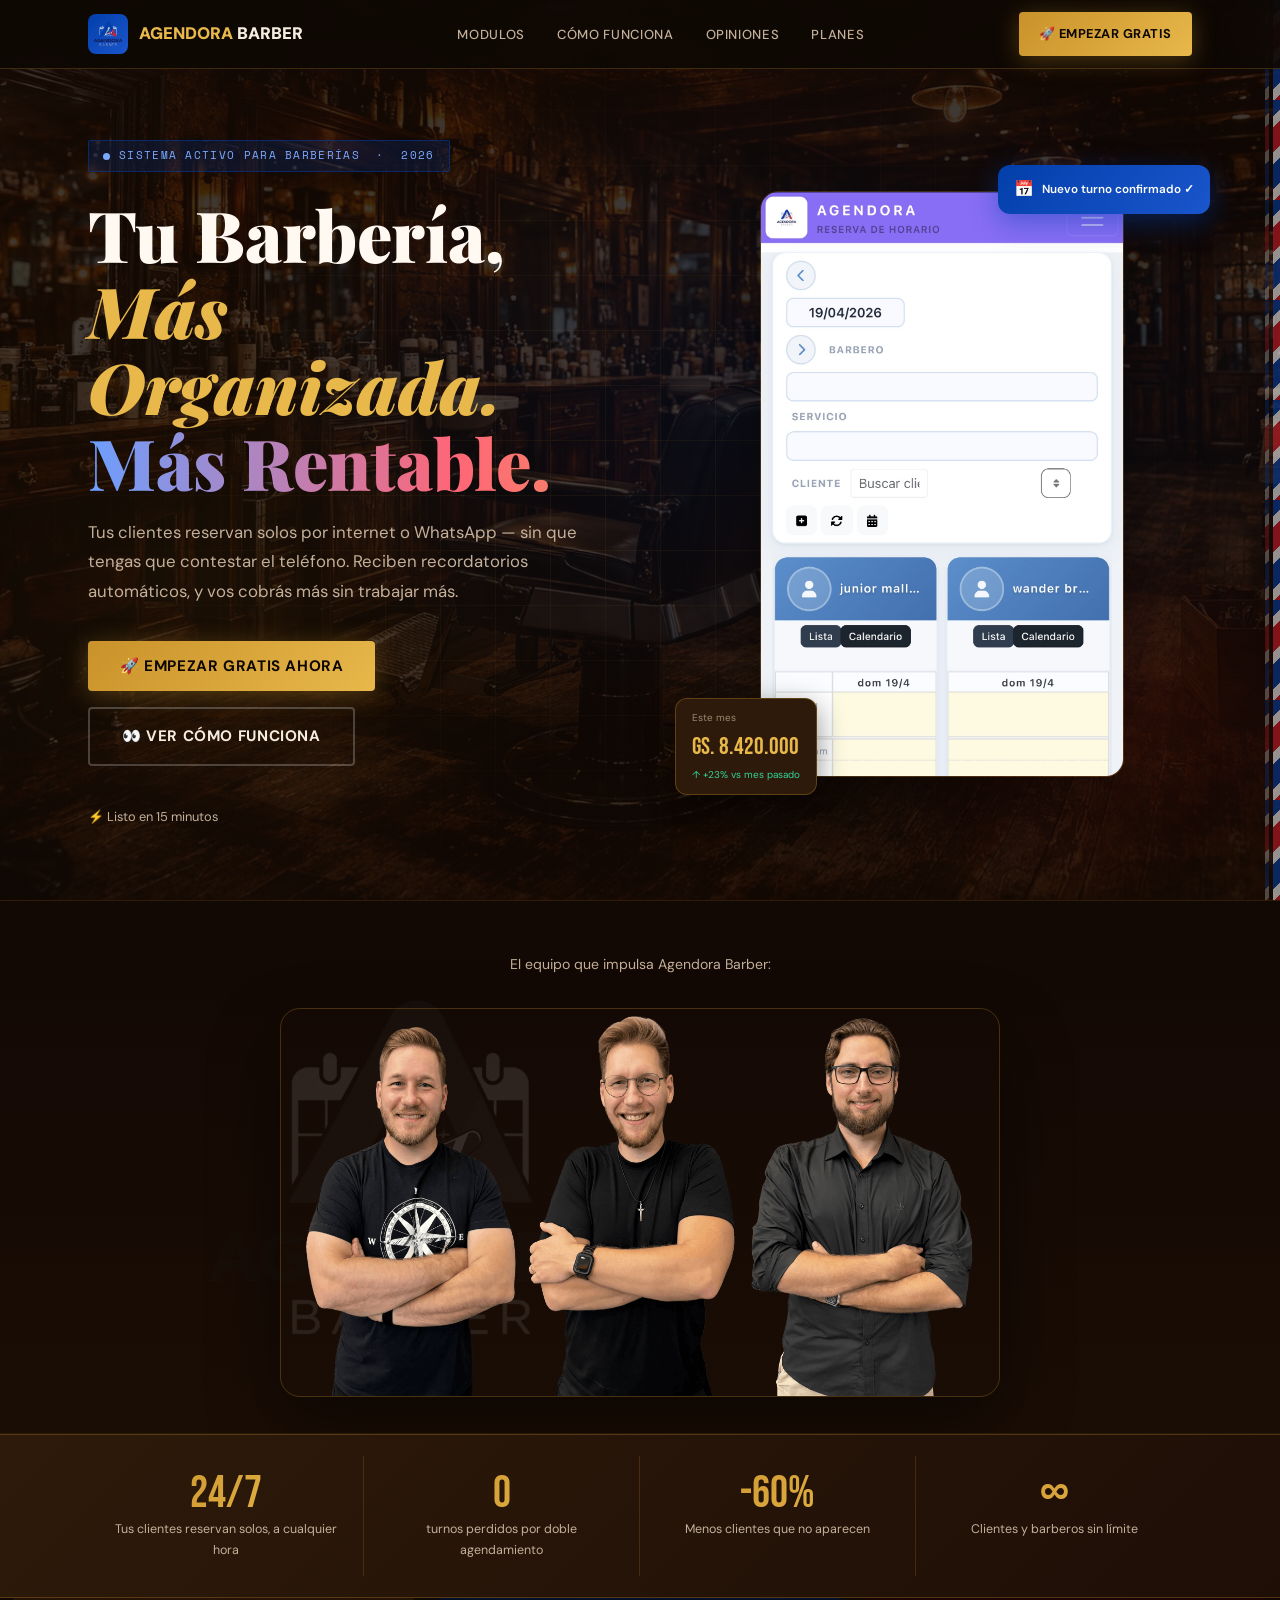
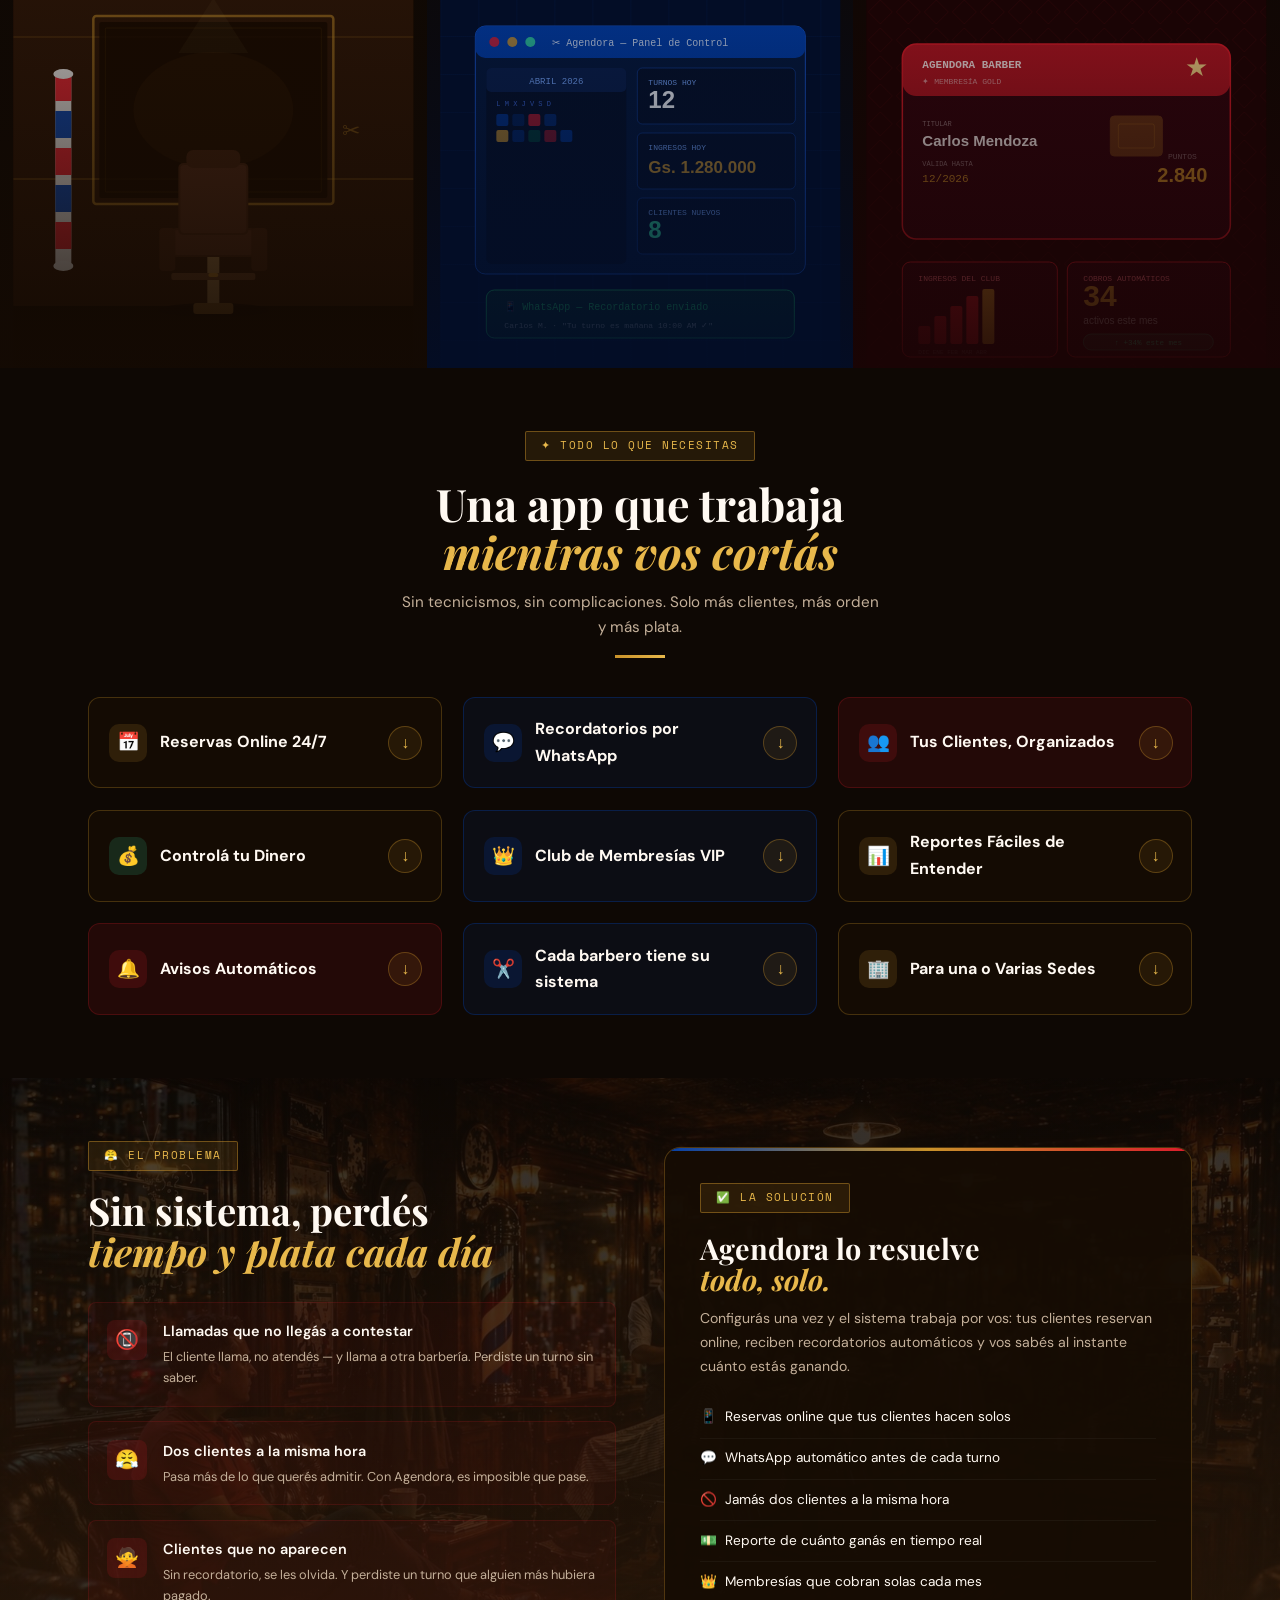
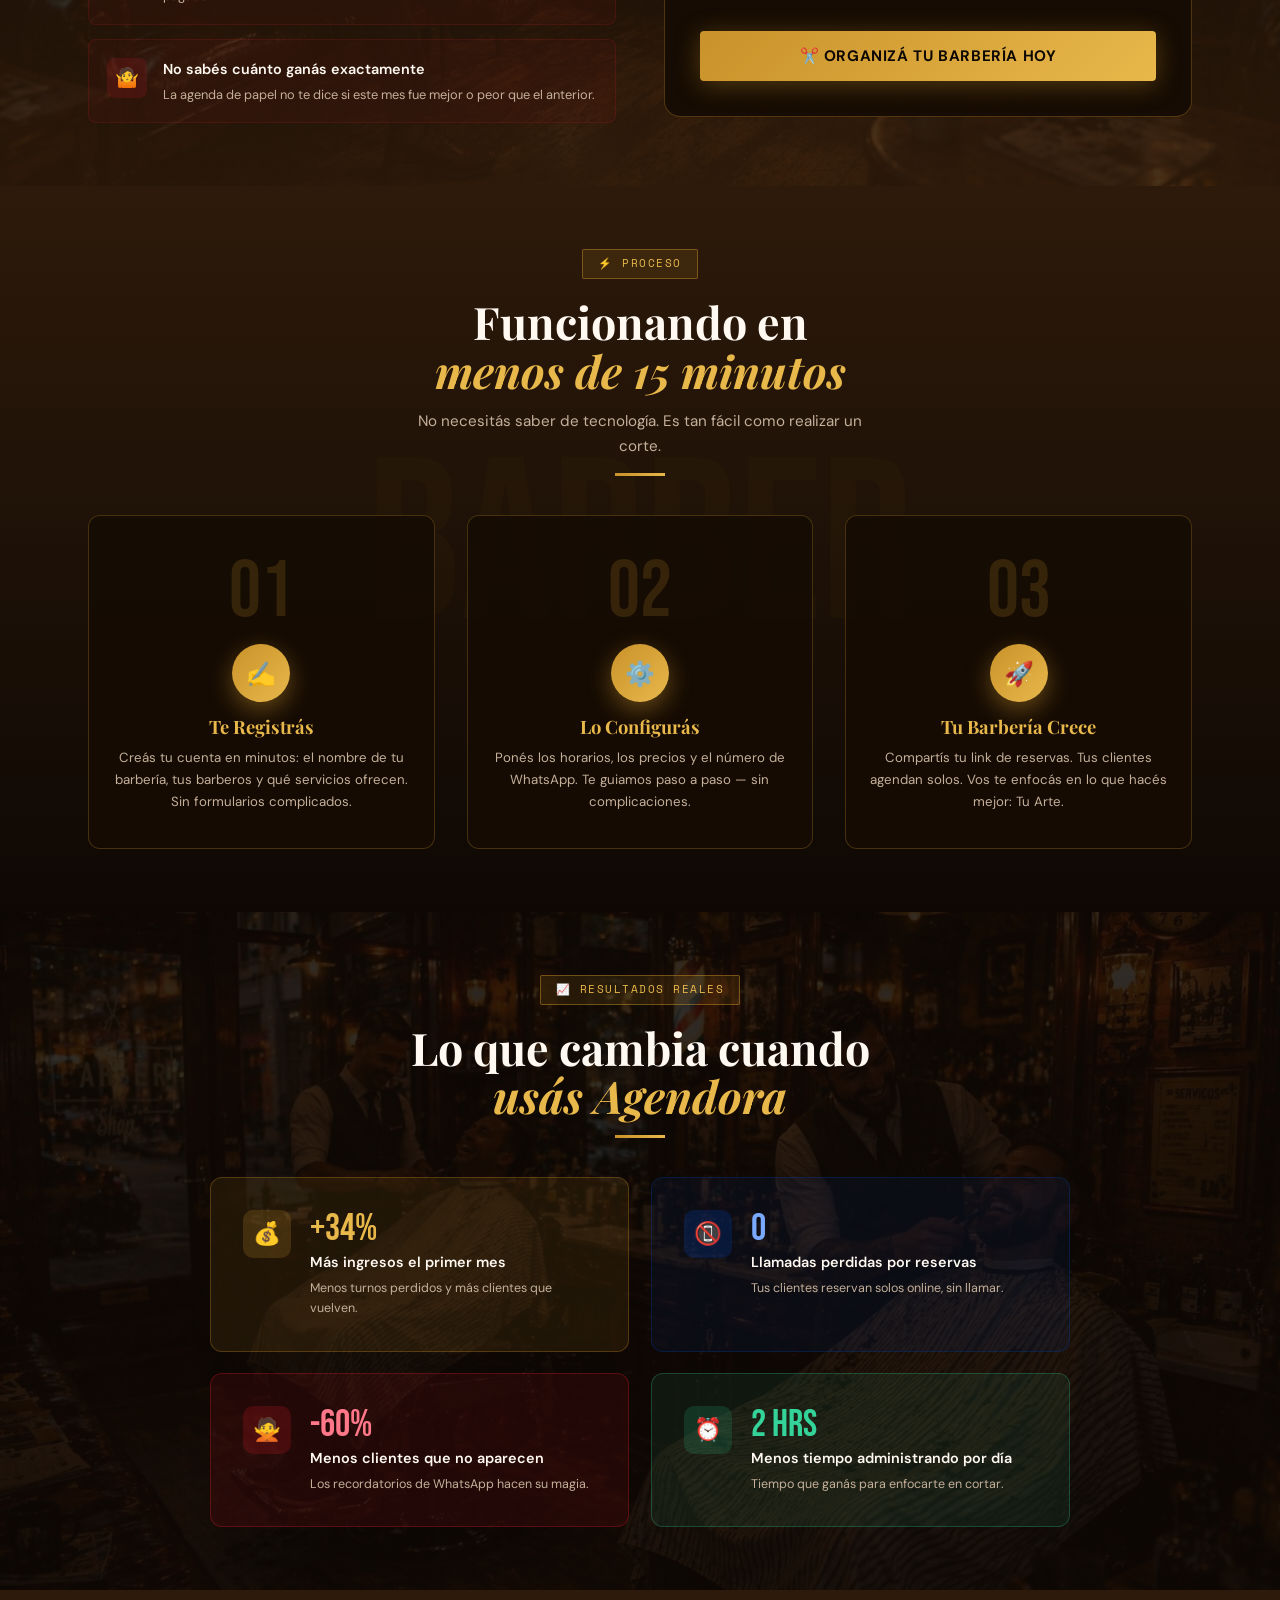
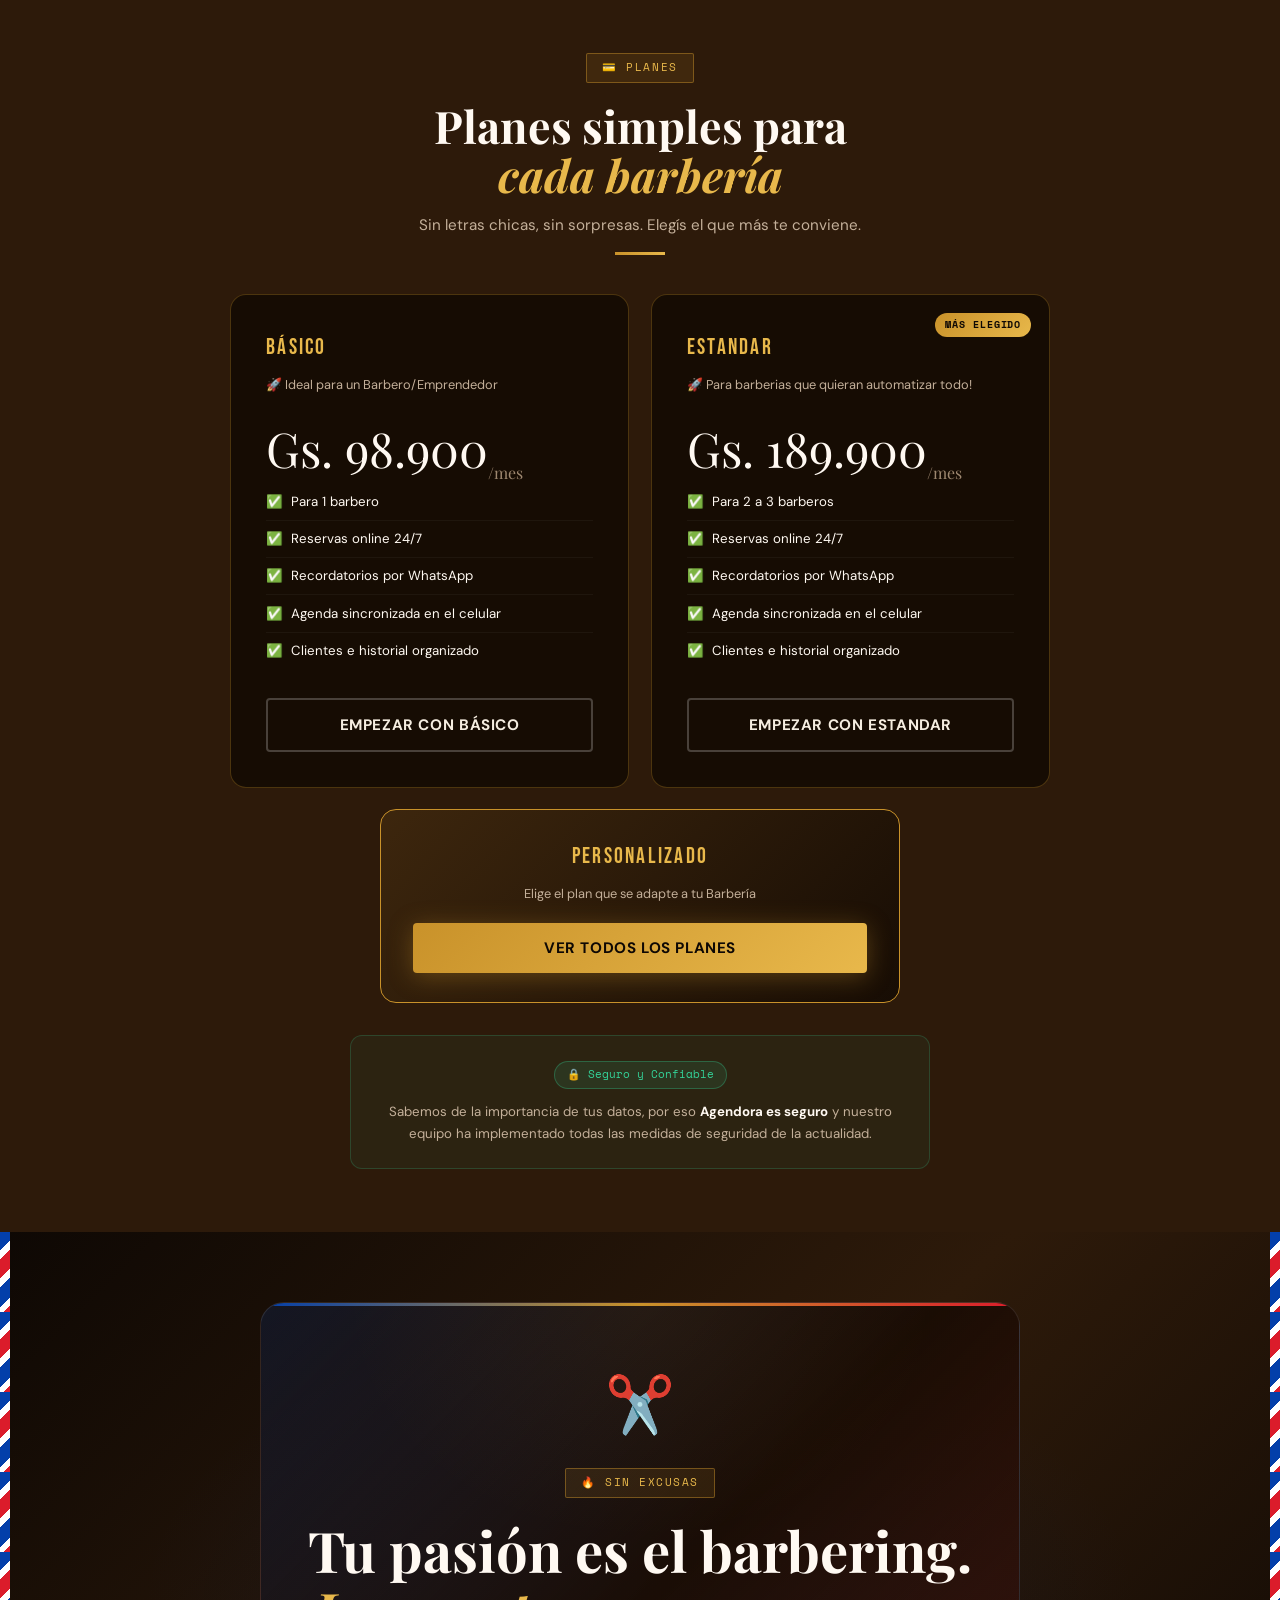
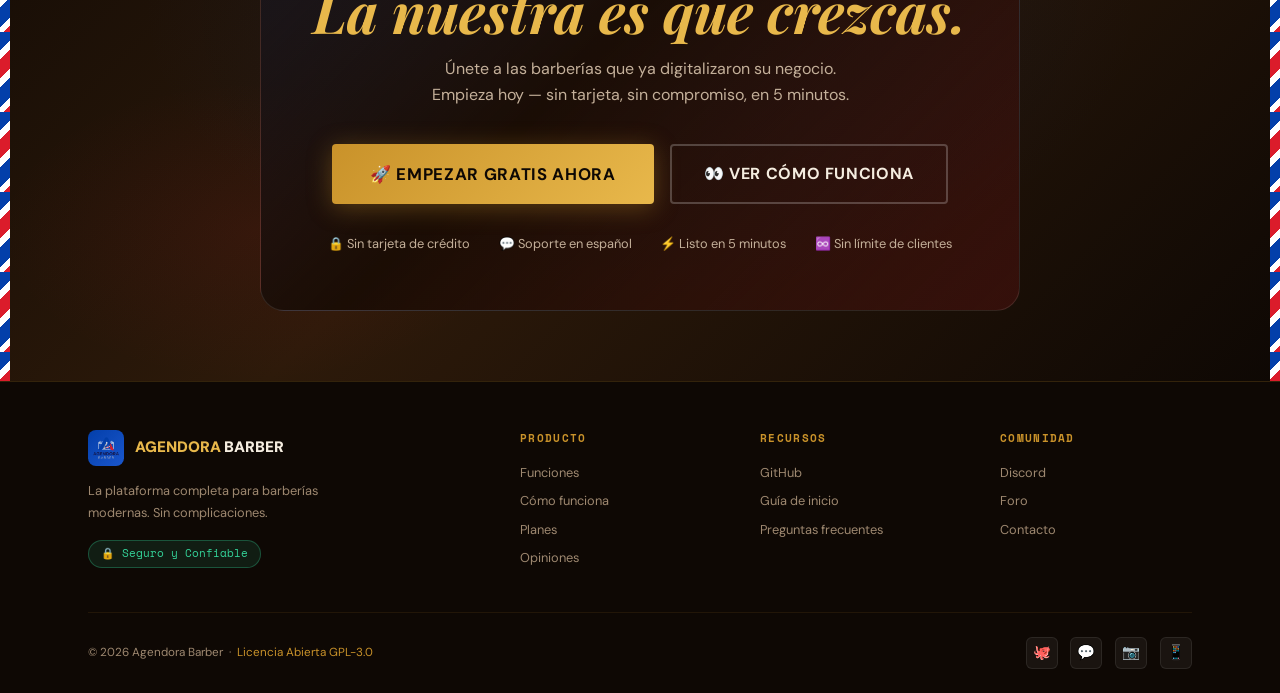
==== agendora/index.html @ 7c5626e4 "Agregada Sub Pagina para /agendora" ====
<!DOCTYPE html>
<html lang="es">
<head>
<meta charset="UTF-8">
<meta name="viewport" content="width=device-width, initial-scale=1.0">
<title>Agendora Barber — Tu Barbería, Más Organizada</title>
<meta name="description" content="El sistema que organiza tu barbería automáticamente. Tus clientes reservan solos, reciben recordatorios y tú cobras más.">
<link rel="preconnect" href="https://fonts.googleapis.com">
<link rel="preconnect" href="https://fonts.gstatic.com" crossorigin>
<link href="https://fonts.googleapis.com/css2?family=Playfair+Display:ital,wght@0,700;0,900;1,700&family=Bebas+Neue&family=DM+Sans:wght@300;400;500;600;700&family=Space+Mono:wght@400;700&display=swap" rel="stylesheet">
<style>
/* ─── RESET & BASE ─── */
*,*::before,*::after{box-sizing:border-box;margin:0;padding:0}
html{scroll-behavior:smooth}
:root{
  --blue:#033faa;--blue-l:#1a56cc;--blue-b:#6b9fff;
  --red:#db1c2b;--red-l:#f02637;--red-b:#ff6677;
  --gold:#c9922a;--gold-l:#e8b84b;--gold-p:#f7df9a;
  --dark:#0e0804;--dark2:#1a0d05;--brown:#2d1a0a;
  --cream:#f5ede0;--cream2:#fff9f2;--muted:#9e8870;--muted-l:#c4b09a;
  --card:rgba(22,12,4,.94);--bg:rgba(201,146,42,.35);--bb:rgba(3,63,170,.35);
}
body{background:var(--dark);color:var(--cream);font-family:'DM Sans',sans-serif;overflow-x:hidden;line-height:1.65}
h1,h2,h3,h4{font-family:'Playfair Display',serif;line-height:1.08}
.bebas{font-family:'Bebas Neue',sans-serif;letter-spacing:.04em}
.mono{font-family:'Space Mono',monospace}
.container{max-width:1160px;margin:0 auto;padding:0 1.75rem}

/* ─── SCROLL FADE ─── */
.fu{opacity:0;transform:translateY(28px);transition:opacity .7s ease,transform .7s ease}
.fu.vis{opacity:1;transform:translateY(0)}
.d1{transition-delay:.1s}.d2{transition-delay:.2s}.d3{transition-delay:.3s}
.d4{transition-delay:.4s}.d5{transition-delay:.5s}

/* ─── TAG ─── */
.tag{display:inline-flex;align-items:center;gap:8px;background:rgba(201,146,42,.12);border:1px solid rgba(201,146,42,.45);color:var(--gold-l);padding:5px 15px;border-radius:2px;font-family:'Space Mono',monospace;font-size:.68rem;letter-spacing:.14em;text-transform:uppercase;margin-bottom:1.2rem}

/* ─── BUTTONS ─── */
.btn{display:inline-flex;align-items:center;gap:9px;padding:15px 32px;border:none;cursor:pointer;font-family:'DM Sans',sans-serif;font-weight:700;font-size:.95rem;letter-spacing:.04em;text-decoration:none;text-transform:uppercase;border-radius:4px;transition:all .28s;position:relative;overflow:hidden}
.btn::after{content:'';position:absolute;top:0;left:-100%;width:60%;height:100%;background:linear-gradient(90deg,transparent,rgba(255,255,255,.18),transparent);transition:left .5s}
.btn:hover::after{left:150%}
.btn-gold{background:linear-gradient(135deg,var(--gold),var(--gold-l));color:var(--dark);box-shadow:0 4px 24px rgba(201,146,42,.35)}
.btn-gold:hover{transform:translateY(-3px);box-shadow:0 10px 36px rgba(201,146,42,.55)}
.btn-outline{background:transparent;border:2px solid rgba(255,255,255,.22);color:var(--cream)}
.btn-outline:hover{border-color:var(--gold-l);color:var(--gold-l);transform:translateY(-2px)}
.btn-glass{background:rgba(255,255,255,.07);border:1px solid rgba(255,255,255,.15);color:#fff;backdrop-filter:blur(8px)}
.btn-glass:hover{background:rgba(255,255,255,.12);transform:translateY(-2px)}

/* ─── KEYFRAMES ─── */
@keyframes float{0%,100%{transform:translateY(0)}50%{transform:translateY(-13px)}}
@keyframes pole{from{background-position:0 0}to{background-position:0 90px}}
@keyframes pulse{0%,100%{opacity:1;transform:scale(1)}50%{opacity:.35;transform:scale(.55)}}
@keyframes shimmer{0%,100%{background-position:0%}50%{background-position:100%}}
@keyframes notifIn{from{opacity:0;transform:translateX(30px)}to{opacity:1;transform:translateX(0)}}
@keyframes gradMove{0%{background-position:0% 50%}50%{background-position:100% 50%}100%{background-position:0% 50%}}
@keyframes modalIn{from{opacity:0;transform:scale(.88) translateY(22px)}to{opacity:1;transform:scale(1) translateY(0)}}
@keyframes shine{0%{left:-100%}100%{left:200%}}

/* ─── NAVBAR ─── */
#nav{position:fixed;top:0;left:0;right:0;z-index:800;background:rgba(14,8,4,.9);backdrop-filter:blur(18px);border-bottom:1px solid rgba(201,146,42,.25);transition:all .3s}
.nav-in{max-width:1160px;margin:0 auto;padding:0 1.75rem;display:flex;align-items:center;justify-content:space-between;height:68px}
.logo{display:flex;align-items:center;gap:11px;text-decoration:none}
.logo-icon{width:40px;height:40px;border-radius:8px;background:linear-gradient(135deg,var(--blue),var(--blue-l));display:flex;align-items:center;justify-content:center;font-size:1.2rem;color:#fff;overflow:hidden;position:relative}
.logo-icon img{width:100%;height:100%;object-fit:cover;display:block;position:relative;z-index:1}
.logo-icon::after{content:'';position:absolute;top:0;left:-100%;width:100%;height:100%;background:linear-gradient(90deg,transparent,rgba(255,255,255,.25),transparent);animation:shine 3s infinite}
.logo-text{font-family:'DM Sans',sans-serif;font-weight:900;font-size:1.05rem;color:var(--cream)}
.logo-text em{color:var(--gold-l);font-style:normal}
.nav-links{display:flex;align-items:center;gap:2rem;list-style:none}
.nav-links a{color:var(--muted-l);text-decoration:none;font-size:.82rem;font-weight:500;letter-spacing:.05em;text-transform:uppercase;transition:color .2s}
.nav-links a:hover{color:var(--gold-l)}
.nav-cta{padding:11px 20px;font-size:.8rem}

/* ─── HERO ─── */
#hero{min-height:100vh;position:relative;display:flex;align-items:center;padding-top:68px;overflow:hidden}
.hero-bg-photo{position:absolute;inset:0;background:url('img/sillas.jpg') center center/cover no-repeat;opacity:.42;transform:scale(1.03)}
.hero-bg{position:absolute;inset:0;background:radial-gradient(ellipse 70% 60% at 65% 45%,rgba(3,63,170,.14) 0%,transparent 65%),radial-gradient(ellipse 55% 70% at 15% 65%,rgba(201,146,42,.07) 0%,transparent 55%),radial-gradient(ellipse 40% 40% at 85% 80%,rgba(219,28,43,.1) 0%,transparent 50%),linear-gradient(170deg,rgba(28,14,5,.62) 0%,rgba(13,6,2,.48) 50%,rgba(22,11,4,.68) 100%)}
.hero-grid{position:absolute;inset:0;background-image:linear-gradient(rgba(201,146,42,.065) 1px,transparent 1px),linear-gradient(90deg,rgba(201,146,42,.065) 1px,transparent 1px);background-size:55px 55px;mask-image:radial-gradient(ellipse at center,black 20%,transparent 75%)}
.pole{position:absolute;top:0;bottom:0;width:7px;background:repeating-linear-gradient(-45deg,var(--red) 0px,var(--red) 18px,#fff 18px,#fff 26px,var(--blue) 26px,var(--blue) 44px,#fff 44px,#fff 52px);background-size:100px 100px;animation:pole 3.5s linear infinite;opacity:.55}
.pole-r{right:0}.pole-r2{right:11px;opacity:.25;width:4px}
.hero-in{position:relative;z-index:2;max-width:1160px;margin:0 auto;padding:0 1.75rem;display:grid;grid-template-columns:1.1fr 1fr;gap:3.5rem;align-items:center;min-height:calc(100vh - 68px)}
.hero-copy{position:relative;z-index:2}
.live-badge{display:inline-flex;align-items:center;gap:9px;background:rgba(3,63,170,.2);border:1px solid rgba(3,63,170,.5);color:#7aaaff;padding:6px 14px;border-radius:2px;font-size:.68rem;font-family:'Space Mono',monospace;letter-spacing:.12em;text-transform:uppercase;margin-bottom:1.5rem}
.live-dot{width:7px;height:7px;border-radius:50%;background:#7aaaff;animation:pulse 1.5s ease-in-out infinite}
.hero-title{font-size:clamp(2.6rem,5.5vw,4.6rem);font-weight:900;margin-bottom:1.1rem}
.ht1{color:var(--cream2);display:block}
.ht2{color:var(--gold-l);display:block;font-style:italic}
.ht3{display:block;background:linear-gradient(90deg,var(--blue-b),var(--red-b),var(--gold-l),var(--blue-b));background-size:200%;-webkit-background-clip:text;-webkit-text-fill-color:transparent;animation:gradMove 4s ease infinite}
.hero-sub{font-size:1.05rem;color:var(--muted-l);max-width:500px;line-height:1.75;margin-bottom:2.2rem}
.hero-actions{display:flex;gap:1rem;flex-wrap:wrap;margin-bottom:2.5rem}
.hero-trust{display:flex;gap:1.8rem;flex-wrap:wrap}
.trust-i{display:flex;align-items:center;gap:7px;font-size:.8rem;color:var(--muted-l)}

/* ─── DASHBOARD CARD ─── */
.hero-visual{position:relative}
.hero-visual .dash-card{display:none}
.dash-card{background:rgba(18,9,3,.97);border:1px solid rgba(201,146,42,.32);border-radius:16px;padding:1.4rem;box-shadow:0 40px 80px rgba(0,0,0,.7),inset 0 1px 0 rgba(201,146,42,.08);animation:float 6s ease-in-out infinite;position:relative;z-index:1}
.app-shot{display:block;width:100%;max-width:364px;margin:0 auto;border-radius:18px;border:1px solid rgba(201,146,42,.24);box-shadow:0 40px 80px rgba(0,0,0,.55);position:relative;z-index:1}
.dash-head{display:flex;align-items:center;justify-content:space-between;margin-bottom:1.1rem;padding-bottom:.9rem;border-bottom:1px solid rgba(201,146,42,.2)}
.dash-title{font-family:'Playfair Display',serif;font-size:.95rem;color:var(--cream)}
.dash-date{font-size:.68rem;color:var(--muted);font-family:'Space Mono',monospace}
.dash-stats{display:grid;grid-template-columns:repeat(3,1fr);gap:.65rem;margin-bottom:1.1rem}
.sbox{background:rgba(201,146,42,.08);border:1px solid rgba(201,146,42,.2);border-radius:8px;padding:.65rem;text-align:center}
.sbox.b{background:rgba(3,63,170,.15);border-color:rgba(3,63,170,.3)}
.sbox.r{background:rgba(219,28,43,.12);border-color:rgba(219,28,43,.3)}
.snum{font-family:'Bebas Neue',sans-serif;font-size:1.75rem;line-height:1;color:var(--gold-l)}
.sbox.b .snum{color:#7aaaff}.sbox.r .snum{color:#ff7788}
.slabel{font-size:.62rem;color:var(--muted);text-transform:uppercase;letter-spacing:.1em;margin-top:2px}
.appt-hdr{font-size:.68rem;color:var(--muted);text-transform:uppercase;letter-spacing:.1em;margin-bottom:.55rem;font-family:'Space Mono',monospace}
.appt{display:flex;align-items:center;gap:.7rem;padding:.55rem;border-radius:6px;margin-bottom:.35rem;background:rgba(255,255,255,.025);transition:background .2s}
.appt:hover{background:rgba(201,146,42,.07)}
.appt-t{font-size:.68rem;color:var(--gold);font-family:'Space Mono',monospace;width:44px}
.appt-av{width:26px;height:26px;border-radius:50%;display:flex;align-items:center;justify-content:center;font-size:.62rem;font-weight:700;color:#fff;flex-shrink:0}
.appt-n{font-size:.78rem;color:var(--cream);font-weight:500}
.appt-s{font-size:.62rem;color:var(--muted)}
.badge-ok{font-size:.6rem;padding:2px 8px;border-radius:20px;background:rgba(52,211,153,.15);color:#34d399;border:1px solid rgba(52,211,153,.3);white-space:nowrap}
.badge-pend{font-size:.6rem;padding:2px 8px;border-radius:20px;background:rgba(201,146,42,.15);color:var(--gold-l);border:1px solid rgba(201,146,42,.3);white-space:nowrap}
.float-notif{position:absolute;top:-26px;right:-18px;background:linear-gradient(135deg,var(--blue),var(--blue-l));border-radius:12px;padding:.7rem 1rem;display:flex;align-items:center;gap:8px;box-shadow:0 8px 28px rgba(3,63,170,.45);animation:notifIn .6s ease, float 6s 1s ease-in-out infinite;z-index:3}
.float-notif span{font-size:.73rem;font-weight:600;color:#fff;white-space:nowrap}
.float-rev{position:absolute;bottom:-18px;left:-18px;background:var(--brown);border:1px solid rgba(201,146,42,.32);border-radius:12px;padding:.7rem 1rem;box-shadow:0 8px 28px rgba(0,0,0,.45);animation:float 6s 3s ease-in-out infinite;z-index:2}
.rev-l{font-size:.62rem;color:var(--muted);margin-bottom:1px}
.rev-v{font-family:'Bebas Neue',sans-serif;font-size:1.5rem;color:var(--gold-l)}
.rev-c{font-size:.62rem;color:#34d399}

/* ─── STATS BAND ─── */
.stats-band{background:linear-gradient(135deg,var(--brown),#1e0e06);border-top:1px solid rgba(201,146,42,.28);border-bottom:1px solid rgba(201,146,42,.28);padding:1.26rem 0}
.stats-in{max-width:1160px;margin:0 auto;padding:0 1.75rem;display:grid;grid-template-columns:repeat(4,1fr)}
.stat-i{text-align:center;padding:1rem 1.5rem;border-right:1px solid rgba(201,146,42,.2)}
.stat-i:last-child{border-right:none}
.stat-big{font-family:'Bebas Neue',sans-serif;font-size:2.8rem;line-height:1;background:linear-gradient(135deg,var(--gold),var(--gold-l));-webkit-background-clip:text;-webkit-text-fill-color:transparent}
.stat-desc{font-size:.78rem;color:var(--muted-l);margin-top:3px}

/* ─── TEAM ─── */
#leadership{padding:36px 0;background:linear-gradient(180deg,#120804 0%,#1a0d05 100%);border-top:1px solid rgba(201,146,42,.12);border-bottom:1px solid rgba(201,146,42,.12);position:relative;overflow:hidden}
#leadership::before{content:'';position:absolute;inset:0;background:url('img/agendora-oficial-min.png') left 18% center/560px 560px no-repeat;opacity:.13;filter:grayscale(1) brightness(1.08);mask-image:radial-gradient(circle at 32% 50%,black 0%,black 34%,transparent 72%);-webkit-mask-image:radial-gradient(circle at 32% 50%,black 0%,black 34%,transparent 72%);pointer-events:none}
.leadership-wrap{max-width:980px;margin:0 auto;padding:0 1.75rem;text-align:center}
.leadership-photo{max-width:720px;margin:0 auto;border-radius:20px;overflow:hidden;border:1px solid rgba(201,146,42,.28);box-shadow:0 30px 70px rgba(0,0,0,.45);position:relative;z-index:1}
.leadership-photo img{width:100%;height:auto;display:block}
.leadership-note{margin-top:1rem;font-size:.88rem;color:var(--muted-l);position:relative;z-index:1}

/* ─── SEC HEADER ─── */
.sec-hdr{text-align:center;margin-bottom:2.45rem}
.sec-title{font-size:clamp(1.8rem,3.5vw,2.8rem);color:var(--cream2);margin-bottom:.85rem}
.sec-title em{color:var(--gold-l);font-style:italic}
.sec-sub{font-size:.95rem;color:var(--muted-l);max-width:480px;margin:0 auto}
.gold-bar{width:50px;height:3px;background:linear-gradient(90deg,var(--gold),var(--gold-l),var(--gold));background-size:200%;animation:shimmer 2.5s infinite;margin:.9rem auto 0}

/* ─── AMBIANCE ─── */
#ambiance{overflow:hidden}
.amb-strip{display:flex;height:370px}
.amb-panel{flex:1;position:relative;overflow:hidden;cursor:pointer;transition:flex .5s ease}
.amb-panel:hover{flex:1.9}
.amb-scene{width:100%;height:100%}
.amb-ov{position:absolute;inset:0;transition:opacity .4s}
.amb-content{position:absolute;bottom:1.8rem;left:1.5rem;right:1.5rem;opacity:0;transform:translateY(10px);transition:all .4s}
.amb-panel:hover .amb-content{opacity:1;transform:translateY(0)}
.amb-panel:hover .amb-ov{opacity:.35}
.amb-lbl{font-family:'Bebas Neue',sans-serif;font-size:1.5rem;color:#fff;letter-spacing:.05em}
.amb-sub{font-size:.75rem;color:rgba(255,255,255,.7)}

/* ─── FEATURES ─── */
#features{padding:63px 0;background:var(--dark)}
.feat-grid{display:grid;grid-template-columns:repeat(3,1fr);gap:1.35rem}
.feat-card{background:var(--card);border:1px solid rgba(201,146,42,.28);border-radius:12px;padding:1.15rem 3.7rem 1.15rem 1.25rem;position:relative;overflow:hidden;transition:all .32s;cursor:default;display:flex;align-items:center;gap:.8rem;flex-wrap:wrap}
.feat-card::before{content:'';position:absolute;inset:0;background:radial-gradient(ellipse at 0% 0%,rgba(201,146,42,.07),transparent 60%);opacity:0;transition:opacity .3s}
.feat-card:hover{transform:translateY(-5px);border-color:rgba(201,146,42,.55);box-shadow:0 20px 50px rgba(0,0,0,.45)}
.feat-card:hover::before{opacity:1}
.feat-card.bc{border-color:rgba(3,63,170,.35)}.feat-card.bc:hover{border-color:rgba(3,63,170,.65)}
.feat-card.bc::before{background:radial-gradient(ellipse at 0% 0%,rgba(3,63,170,.1),transparent 60%)}
.feat-card.rc{border-color:rgba(219,28,43,.22)}.feat-card.rc:hover{border-color:rgba(219,28,43,.55)}
.feat-card.rc::before{background:radial-gradient(ellipse at 0% 0%,rgba(219,28,43,.08),transparent 60%)}
.feat-ico{width:38px;height:38px;border-radius:10px;display:flex;align-items:center;justify-content:center;font-size:1.15rem;margin-bottom:0;position:relative;z-index:1;flex-shrink:0}
.ig{background:rgba(201,146,42,.15)}.ib{background:rgba(3,63,170,.2)}.ir{background:rgba(219,28,43,.15)}.igr{background:rgba(52,211,153,.15)}
.feat-title{font-size:1rem;color:var(--cream2);font-family:'DM Sans',sans-serif;font-weight:700;margin-bottom:0;position:relative;z-index:1;flex:1;min-width:0}
.feat-toggle{position:absolute;top:50%;right:1.15rem;transform:translateY(-50%);width:34px;height:34px;border-radius:50%;border:1px solid rgba(201,146,42,.34);background:rgba(201,146,42,.1);color:var(--gold-l);cursor:pointer;font-size:1rem;line-height:1;display:flex;align-items:center;justify-content:center;transition:all .25s;z-index:2}
.feat-toggle:hover{background:rgba(201,146,42,.18);border-color:rgba(201,146,42,.6);transform:translateY(-50%) scale(1.06)}
.feat-card.open{padding-bottom:1.35rem}
.feat-card.open .feat-toggle{top:1rem;transform:none;background:rgba(201,146,42,.18)}
.feat-card.open .feat-toggle:hover{transform:scale(1.06)}
.feat-desc{display:none;font-size:.83rem;color:var(--muted-l);line-height:1.65;position:relative;z-index:1;margin-top:.8rem;flex-basis:100%}
.feat-list{display:none;list-style:none;margin-top:.9rem;position:relative;z-index:1;flex-basis:100%}
.feat-card.open .feat-desc,.feat-card.open .feat-list{display:block}
.feat-list li{font-size:.78rem;color:var(--muted-l);padding:3px 0;display:flex;align-items:center;gap:8px}
.feat-list li::before{content:'';width:5px;height:5px;border-radius:50%;background:var(--gold);flex-shrink:0}

/* ─── PROBLEMS ─── */
#problems{padding:63px 0;background:linear-gradient(180deg,rgba(14,8,4,.82) 0%,rgba(45,26,10,.88) 100%),url('img/esperando.jpg') center center/cover no-repeat}
.prob-grid{display:grid;grid-template-columns:1fr 1fr;gap:3rem;align-items:center}
.prob-list{display:flex;flex-direction:column;gap:.9rem}
.prob-item{display:flex;align-items:flex-start;gap:1rem;padding:1.1rem;background:rgba(219,28,43,.05);border:1px solid rgba(219,28,43,.15);border-radius:8px;transition:all .3s}
.prob-item:hover{background:rgba(219,28,43,.1);border-color:rgba(219,28,43,.35);transform:translateX(5px)}
.prob-ico{width:40px;height:40px;border-radius:8px;background:rgba(219,28,43,.15);display:flex;align-items:center;justify-content:center;font-size:1.2rem;flex-shrink:0}
.prob-h{color:var(--cream2);font-size:.9rem;font-family:'DM Sans',sans-serif;font-weight:600;margin-bottom:2px}
.prob-p{font-size:.8rem;color:var(--muted-l)}
.sol-card{background:var(--card);border:1px solid rgba(201,146,42,.32);border-radius:16px;padding:2.2rem;position:relative;overflow:hidden}
.sol-card::before{content:'';position:absolute;top:0;left:0;right:0;height:3px;background:linear-gradient(90deg,var(--blue),var(--gold),var(--red))}
.sol-title{font-size:1.8rem;color:var(--cream2);margin-bottom:.7rem}
.sol-title em{color:var(--gold-l);font-style:italic}
.sol-list{list-style:none;margin:1.2rem 0 1.8rem}
.sol-list li{display:flex;align-items:center;gap:10px;font-size:.85rem;color:var(--cream2);padding:.55rem 0;border-bottom:1px solid rgba(255,255,255,.04)}
.sol-list li:last-child{border-bottom:none}

/* ─── HOW ─── */
#how{padding:63px 0;background:linear-gradient(180deg,var(--brown),var(--dark));position:relative;overflow:hidden}
.how-bg{position:absolute;top:50%;left:50%;transform:translate(-50%,-50%);font-family:'Bebas Neue',sans-serif;font-size:18vw;color:rgba(201,146,42,.03);white-space:nowrap;pointer-events:none;user-select:none}
.steps{display:grid;grid-template-columns:repeat(3,1fr);gap:2rem;position:relative;z-index:2}
.step{text-align:center;padding:2.2rem 1.4rem;background:var(--card);border:1px solid rgba(201,146,42,.28);border-radius:12px;transition:all .3s;position:relative;overflow:hidden}
.step::after{content:'';position:absolute;bottom:0;left:0;right:0;height:3px;background:linear-gradient(90deg,var(--blue),var(--gold),var(--red));opacity:0;transition:opacity .3s}
.step:hover{transform:translateY(-6px);box-shadow:0 20px 50px rgba(0,0,0,.45)}.step:hover::after{opacity:1}
.step-num{font-family:'Bebas Neue',sans-serif;font-size:5rem;line-height:1;color:rgba(201,146,42,.18);margin-bottom:.8rem}
.step-ico{width:58px;height:58px;border-radius:50%;background:linear-gradient(135deg,var(--gold),var(--gold-l));display:flex;align-items:center;justify-content:center;font-size:1.5rem;color:var(--dark);margin:0 auto .9rem;box-shadow:0 8px 24px rgba(201,146,42,.45)}
.step-t{font-size:1.15rem;color:var(--gold-l);margin-bottom:.65rem}
.step-p{font-size:.83rem;color:var(--muted-l);line-height:1.65}

/* ─── RESULTS ─── */
#results{padding:63px 0;background:linear-gradient(180deg,rgba(14,8,4,.84) 0%,rgba(14,8,4,.9) 100%),url('img/clientes.jpg') center center/cover no-repeat}
.res-grid{display:grid;grid-template-columns:repeat(2,1fr);gap:1.35rem;max-width:860px;margin:0 auto}
.res-card{padding:2rem;border-radius:12px;display:flex;align-items:flex-start;gap:1.2rem;transition:all .3s}
.res-card:hover{transform:translateY(-4px)}
.gc{background:rgba(201,146,42,.1);border:1px solid rgba(201,146,42,.3)}
.bc{background:rgba(3,63,170,.1);border:1px solid rgba(3,63,170,.3)}
.rc{background:rgba(219,28,43,.1);border:1px solid rgba(219,28,43,.3)}
.grc{background:rgba(52,211,153,.08);border:1px solid rgba(52,211,153,.25)}
.res-ico{width:48px;height:48px;border-radius:10px;flex-shrink:0;display:flex;align-items:center;justify-content:center;font-size:1.4rem}
.gc .res-ico{background:rgba(201,146,42,.2)}.bc .res-ico{background:rgba(3,63,170,.25)}.rc .res-ico{background:rgba(219,28,43,.2)}.grc .res-ico{background:rgba(52,211,153,.15)}
.res-big{font-family:'Bebas Neue',sans-serif;font-size:2.4rem;line-height:1;margin-bottom:2px}
.gc .res-big{color:var(--gold-l)}.bc .res-big{color:#7aaaff}.rc .res-big{color:#ff7788}.grc .res-big{color:#34d399}
.res-title{font-size:.9rem;font-weight:600;color:var(--cream2);margin-bottom:3px}
.res-desc{font-size:.78rem;color:var(--muted-l)}

/* ─── TESTIMONIOS ─── */
#testi{padding:63px 0;background:linear-gradient(180deg,var(--dark),var(--brown))}
.testi-main{max-width:760px;margin:0 auto;text-align:center;background:var(--card);border:1px solid rgba(201,146,42,.32);border-radius:16px;padding:3rem;position:relative;overflow:hidden;margin-bottom:2.5rem}
.testi-main::before{content:'';position:absolute;top:0;left:0;right:0;height:3px;background:linear-gradient(90deg,var(--blue),var(--gold),var(--red))}
.quote-mark{font-family:'Playfair Display',serif;font-size:6rem;line-height:.4;color:var(--gold);opacity:.25;display:block;text-align:left}
.testi-txt{font-family:'Playfair Display',serif;font-size:clamp(1.1rem,2vw,1.45rem);color:var(--cream2);font-style:italic;line-height:1.55;margin:1rem 0 1.8rem}
.testi-author{display:flex;align-items:center;gap:1rem;justify-content:center}
.av{width:48px;height:48px;border-radius:50%;display:flex;align-items:center;justify-content:center;font-size:1.1rem;font-weight:700;color:#fff;font-family:'Playfair Display',serif;background:linear-gradient(135deg,var(--blue),var(--red))}
.stars{color:var(--gold-l);font-size:.9rem;margin-bottom:3px}
.aut-name{font-size:.9rem;color:var(--cream2);font-weight:600}
.aut-role{font-size:.72rem;color:var(--gold)}
.testi-row{display:grid;grid-template-columns:repeat(3,1fr);gap:1.35rem}
.testi-mini{background:var(--card);border:1px solid rgba(201,146,42,.28);border-radius:12px;padding:1.5rem;text-align:center}
.testi-mini-txt{font-size:.8rem;color:var(--muted-l);font-style:italic;margin:.5rem 0 1rem;line-height:1.6}
.mini-name{font-size:.75rem;color:var(--cream2);font-weight:600}
.mini-role{font-size:.68rem;color:var(--gold)}

/* ─── PRICING ─── */
#pricing{padding:63px 0;background:var(--brown)}
.price-grid{display:grid;grid-template-columns:repeat(2,1fr);gap:1.35rem;max-width:820px;margin:0 auto}
.price-card{background:var(--card);border:1px solid rgba(201,146,42,.3);border-radius:16px;padding:2.2rem;position:relative;overflow:hidden;transition:all .3s}
.price-card:hover{transform:translateY(-6px);box-shadow:0 30px 60px rgba(0,0,0,.5)}
.price-card.feat{border-color:var(--gold);background:linear-gradient(135deg,rgba(201,146,42,.1),var(--card))}
.price-card:last-child{grid-column:1/-1;max-width:520px;width:100%;justify-self:center;text-align:center;padding:1.8rem 2rem}
.price-card:last-child .price-desc{margin-bottom:1.2rem}
.feat-badge{position:absolute;top:1.1rem;right:1.1rem;background:linear-gradient(135deg,var(--gold),var(--gold-l));color:var(--dark);font-size:.6rem;font-weight:700;letter-spacing:.1em;padding:4px 10px;border-radius:20px;font-family:'Space Mono',monospace}
.price-name{font-family:'Bebas Neue',sans-serif;font-size:1.4rem;letter-spacing:.1em;color:var(--gold-l);margin-bottom:.4rem}
.price-val{font-family:'Playfair Display',serif;font-size:3rem;color:var(--cream2);line-height:1;margin-bottom:.2rem}
.price-val sup{font-size:1.4rem;vertical-align:top;margin-top:.5rem}
.price-val sub{font-size:1rem;color:var(--muted)}
.price-desc{font-size:.8rem;color:var(--muted-l);margin-bottom:1.8rem}
.price-feats{list-style:none;margin-bottom:1.8rem}
.price-feats li{display:flex;align-items:center;gap:9px;font-size:.83rem;color:var(--cream2);padding:.45rem 0;border-bottom:1px solid rgba(255,255,255,.04)}
.price-feats li:last-child{border-bottom:none}
.oss-box{text-align:center;margin:2rem auto 0;padding:1.5rem;background:rgba(52,211,153,.05);border:1px solid rgba(52,211,153,.2);border-radius:12px;max-width:580px}
.oss-badge{display:inline-flex;align-items:center;gap:7px;background:rgba(52,211,153,.1);border:1px solid rgba(52,211,153,.3);color:#34d399;font-size:.68rem;padding:4px 12px;border-radius:20px;font-family:'Space Mono',monospace;margin-bottom:.75rem}

/* ─── CTA FINAL ─── */
#cta-final{padding:70px 0;background:linear-gradient(135deg,var(--dark) 0%,var(--brown) 50%,var(--dark) 100%);position:relative;overflow:hidden}
.cta-bg{position:absolute;inset:0;background:radial-gradient(ellipse 60% 60% at 50% 50%,rgba(3,63,170,.13),transparent 65%),radial-gradient(ellipse 40% 40% at 20% 80%,rgba(219,28,43,.08),transparent 50%);pointer-events:none}
.pole-s{position:absolute;top:0;bottom:0;width:10px;background:repeating-linear-gradient(-45deg,var(--red) 0,var(--red) 14px,#fff 14px,#fff 20px,var(--blue) 20px,var(--blue) 34px,#fff 34px,#fff 40px);background-size:80px 80px;animation:pole 3s linear infinite}
.pole-sl{left:0}.pole-sr{right:0;animation-direction:reverse}
.cta-box{background:linear-gradient(135deg,rgba(3,63,170,.18),rgba(25,12,4,.92),rgba(219,28,43,.15));border:1px solid rgba(255,255,255,.1);border-radius:24px;padding:3.5rem 2rem;max-width:760px;margin:0 auto;position:relative;overflow:hidden;text-align:center}
.cta-box::before{content:'';position:absolute;top:0;left:0;right:0;height:3px;background:linear-gradient(90deg,var(--blue),var(--gold),var(--red))}
.cta-glow{position:absolute;inset:0;background:radial-gradient(ellipse 60% 60% at 50% 0%,rgba(201,146,42,.06),transparent 65%);pointer-events:none}
.cta-title{font-size:clamp(2rem,4.5vw,3.5rem);color:var(--cream2);margin-bottom:.9rem}
.cta-title em{color:var(--gold-l);font-style:italic}
.cta-sub{font-size:1rem;color:var(--muted-l);max-width:440px;margin:0 auto 2.2rem}
.cta-btns{display:flex;gap:1rem;justify-content:center;flex-wrap:wrap;margin-bottom:1.8rem}
.cta-trust{display:flex;gap:1.8rem;justify-content:center;flex-wrap:wrap}

/* ─── FOOTER ─── */
footer{background:var(--dark);border-top:1px solid rgba(201,146,42,.2);padding:3rem 0 1.5rem}
.footer-top{display:grid;grid-template-columns:2fr 1fr 1fr 1fr;gap:3rem;padding-bottom:2rem;border-bottom:1px solid rgba(201,146,42,.1);margin-bottom:1.5rem}
.footer-brand p{font-size:.8rem;color:var(--muted);max-width:240px;line-height:1.7;margin-top:.9rem}
.footer-col h5{font-family:'Space Mono',monospace;font-size:.68rem;text-transform:uppercase;letter-spacing:.12em;color:var(--gold);margin-bottom:.9rem}
.footer-col a{display:block;color:var(--muted);text-decoration:none;font-size:.8rem;margin-bottom:.45rem;transition:color .2s}
.footer-col a:hover{color:var(--cream)}
.footer-bot{display:flex;justify-content:space-between;align-items:center;font-size:.73rem;color:var(--muted)}
.f-social{display:flex;gap:.8rem}
.f-social a{width:32px;height:32px;border-radius:6px;background:rgba(255,255,255,.05);border:1px solid rgba(255,255,255,.08);display:flex;align-items:center;justify-content:center;color:var(--muted);text-decoration:none;transition:all .2s;font-size:.9rem}
.f-social a:hover{background:rgba(201,146,42,.12);border-color:rgba(201,146,42,.35);color:var(--gold-l)}

/* ─── MODAL ─── */
.modal-overlay{display:none;position:fixed;inset:0;z-index:9999;background:rgba(0,0,0,.75);backdrop-filter:blur(10px);align-items:center;justify-content:center;padding:1.5rem}
.modal-overlay.open{display:flex}
.modal{
  width:100%;max-width:520px;
  background:
    linear-gradient(135deg,
      rgba(3,25,70,.97) 0%,
      rgba(12,5,3,.97) 50%,
      rgba(90,8,14,.94) 100%
    );
  border:1px solid rgba(255,255,255,.13);
  border-radius:22px;
  box-shadow:
    0 50px 100px rgba(0,0,0,.75),
    0 0 0 1px rgba(3,63,170,.2),
    inset 0 1px 0 rgba(255,255,255,.08),
    0 0 80px rgba(3,63,170,.15),
    0 0 120px rgba(219,28,43,.06);
  padding:2.5rem;
  position:relative;overflow:hidden;
  animation:modalIn .4s cubic-bezier(.34,1.56,.64,1);
}
.modal::before{content:'';position:absolute;inset:0;background:radial-gradient(ellipse 90% 50% at 5% 0%,rgba(3,63,170,.22),transparent 55%),radial-gradient(ellipse 70% 55% at 95% 100%,rgba(219,28,43,.18),transparent 55%);pointer-events:none}
.modal-top-line{position:absolute;top:0;left:0;right:0;height:3px;background:linear-gradient(90deg,var(--blue),var(--gold-l),var(--red))}
.modal-close{position:absolute;top:1.1rem;right:1.1rem;width:32px;height:32px;border-radius:50%;border:1px solid rgba(255,255,255,.12);cursor:pointer;background:rgba(255,255,255,.07);color:rgba(255,255,255,.55);font-size:.95rem;display:flex;align-items:center;justify-content:center;transition:all .2s;z-index:1}
.modal-close:hover{background:rgba(255,255,255,.15);color:#fff;border-color:rgba(255,255,255,.25)}
.modal-logo{width:56px;height:56px;border-radius:14px;background:linear-gradient(135deg,var(--blue),var(--blue-l),var(--red));display:flex;align-items:center;justify-content:center;font-size:1.5rem;margin:0 auto 1.2rem;box-shadow:0 8px 30px rgba(3,63,170,.45);position:relative;z-index:1;overflow:hidden}
.modal-logo img{width:100%;height:100%;object-fit:cover;display:block}
.modal-title{font-family:'Playfair Display',serif;font-size:1.75rem;text-align:center;color:#fff;margin-bottom:.4rem;position:relative;z-index:1}
.modal-sub{font-size:.88rem;color:rgba(255,255,255,.55);text-align:center;margin-bottom:1.8rem;position:relative;z-index:1;line-height:1.55}
.ref-options{display:flex;flex-direction:column;gap:.65rem;position:relative;z-index:1}
.ref-btn{display:flex;align-items:center;gap:1rem;padding:1rem 1.2rem;border:1px solid rgba(255,255,255,.1);border-radius:10px;background:rgba(255,255,255,.04);cursor:pointer;transition:all .25s;text-align:left;width:100%;font-family:'DM Sans',sans-serif}
.ref-btn:hover{background:rgba(255,255,255,.1);border-color:rgba(201,146,42,.4);transform:translateX(5px);box-shadow:0 4px 20px rgba(0,0,0,.3)}
.ref-icon{width:36px;height:36px;display:flex;align-items:center;justify-content:center;flex-shrink:0}
.ref-icon-emoji{font-size:1.7rem;line-height:1}
.ref-icon-img{width:36px;height:36px;border-radius:9px;object-fit:cover;display:block;background:rgba(255,255,255,.08)}
.ref-info{flex:1}
.ref-name{font-size:.9rem;font-weight:600;color:#fff;margin-bottom:1px}
.ref-desc{font-size:.72rem;color:rgba(255,255,255,.45)}
.ref-arrow{color:rgba(255,255,255,.25);font-size:1rem;flex-shrink:0;transition:color .2s}
.ref-btn:hover .ref-arrow{color:var(--gold-l)}
.modal-skip{text-align:center;margin-top:1.1rem;position:relative;z-index:1}
.modal-skip button{background:none;border:none;color:rgba(255,255,255,.28);font-size:.73rem;cursor:pointer;text-decoration:underline;transition:color .2s;font-family:'DM Sans',sans-serif}
.modal-skip button:hover{color:rgba(255,255,255,.55)}
.plans-modal{width:min(1120px,96vw);height:min(760px,88vh);background:rgba(10,5,3,.98);border:1px solid rgba(201,146,42,.28);border-radius:20px;box-shadow:0 40px 110px rgba(0,0,0,.8);position:relative;overflow:hidden;animation:modalIn .35s cubic-bezier(.34,1.56,.64,1)}
.plans-modal-close{position:absolute;top:14px;right:14px;width:38px;height:38px;border-radius:50%;border:1px solid rgba(255,255,255,.16);background:rgba(14,8,4,.84);color:#fff;cursor:pointer;font-size:1rem;display:flex;align-items:center;justify-content:center;z-index:3;transition:all .2s}
.plans-modal-close:hover{background:rgba(201,146,42,.18);border-color:rgba(201,146,42,.48);color:var(--gold-l)}
.plans-content{height:100%;overflow:auto;background:linear-gradient(180deg,#fffaf2,#eefbf4);color:#1d241f;padding:0}
.plans-hero{background:linear-gradient(135deg,#059669,#065f46);color:#fff;padding:2.2rem 2.5rem;display:flex;align-items:center;gap:1.2rem}
.plans-mark{width:58px;height:58px;border-radius:14px;background:rgba(255,255,255,.16);display:flex;align-items:center;justify-content:center;font-weight:900;font-size:1.7rem;flex-shrink:0}
.plans-hero h3{font-family:'DM Sans',sans-serif;font-size:1.65rem;margin-bottom:.25rem}
.plans-hero p{color:rgba(255,255,255,.78);font-size:.95rem}
.plans-intro,.plans-block,.plans-notes{padding:1.5rem 2.5rem}
.plans-intro{border-bottom:1px solid rgba(6,95,70,.12);color:#4f5f56;line-height:1.65}
.plans-kicker{font-size:.78rem;font-weight:800;color:#059669;text-transform:uppercase;letter-spacing:.12em;margin-bottom:.9rem}
.plans-table{width:100%;border-collapse:collapse;background:#fff;border-radius:14px;overflow:hidden;box-shadow:0 12px 36px rgba(6,95,70,.09)}
.plans-table th{background:#059669;color:#fff;text-align:left;padding:.85rem 1rem;font-size:.76rem;text-transform:uppercase;letter-spacing:.08em}
.plans-table th:last-child,.plans-table td:last-child{text-align:right}
.plans-table td{padding:.85rem 1rem;border-bottom:1px solid #e5e9e7;font-size:.9rem}
.plans-table tr.active-plan{background:#dcfce7;font-weight:800}
.plans-badge{display:inline-flex;background:#d1fae5;color:#065f46;border-radius:999px;padding:.22rem .65rem;font-size:.75rem;font-weight:800}
.active-plan .plans-badge{background:#059669;color:#fff}
.plans-calc{max-width:520px;background:#fff;border:2px solid #a7f3d0;border-radius:16px;overflow:hidden;box-shadow:0 12px 34px rgba(6,95,70,.08)}
.plans-calc-head{background:#059669;color:#fff;padding:.9rem 1.2rem;font-weight:800}
.plans-calc-body{padding:1.2rem}
.plans-calc-row{display:flex;align-items:center;justify-content:space-between;gap:1rem;margin-bottom:1rem}
.plans-counter{display:flex;align-items:center;gap:.65rem}
.plans-counter button{width:34px;height:34px;border-radius:9px;border:2px solid #a7f3d0;background:#fff;color:#059669;font-size:1.25rem;font-weight:900;cursor:pointer}
.plans-count{font-weight:900;min-width:28px;text-align:center;font-size:1.1rem}
.plans-result{background:#f0fdf4;border:1px solid #a7f3d0;border-radius:12px;padding:1rem}
.plans-result-name{color:#065f46;font-weight:800;text-transform:uppercase;letter-spacing:.06em;font-size:.78rem;margin-bottom:.3rem}
.plans-result-price{color:#059669;font-weight:900;font-size:2rem;line-height:1}
.plans-result-label{color:#708078;font-size:.8rem;margin-top:.1rem}
.plans-notes{background:#f0fdf4;border-top:1px solid #d1fae5;color:#56645d;font-size:.82rem;line-height:1.75}
.plans-footer{background:#065f46;color:rgba(255,255,255,.74);text-align:center;padding:1rem;font-size:.8rem}
.plans-actions{padding:1.2rem 2.5rem 2rem;text-align:center;background:linear-gradient(180deg,rgba(255,255,255,.4),rgba(255,255,255,0))}

/* ─── MOBILE ─── */
@media(max-width:900px){
  .nav-in{height:62px;padding:0 1rem}
  .nav-cta{padding:9px 16px;font-size:.74rem}
  #hero{min-height:auto;padding-bottom:2rem}
  .hero-in{grid-template-columns:1fr;text-align:center}
  .hero-copy{min-height:420px;display:flex;flex-direction:column;justify-content:center}
  .hero-visual{display:none}
  .dash-card{display:none}
  .float-notif,.float-rev{display:none}
  .feat-grid{grid-template-columns:1fr 1fr}
  .steps{grid-template-columns:1fr}
  .price-grid{grid-template-columns:1fr;max-width:380px}
  .stats-in{grid-template-columns:repeat(2,1fr)}
  .stats-band{padding:1rem 0;position:relative;z-index:3}
  .stat-i{padding:.85rem .8rem}
  .stat-big{font-size:2.1rem}
  .stat-desc{font-size:.72rem}
  .footer-top{grid-template-columns:1fr 1fr}
  .hero-actions{justify-content:center}
  .prob-grid{grid-template-columns:1fr}
  .testi-row{grid-template-columns:1fr}
  .res-grid{grid-template-columns:1fr}
  .amb-strip{flex-direction:column;height:auto}
  .amb-panel{height:180px}
  .amb-content{opacity:1;transform:none}
  .nav-links{display:none}
}
@media(max-width:600px){
  .nav-in{height:58px}
  .nav-cta{padding:8px 14px;font-size:.7rem}
  .logo-text{font-size:.9rem}
  .hero-bg-photo{opacity:.34}
  .hero-copy{min-height:380px}
  .feat-grid{grid-template-columns:1fr}
  .stats-in{grid-template-columns:repeat(2,1fr)}
  .stats-band{padding:.8rem 0}
  .stats-in{padding:0 .85rem;gap:.2rem}
  .stat-i{padding:.7rem .45rem}
  .stat-big{font-size:1.75rem}
  .stat-desc{font-size:.68rem;line-height:1.35}
  #leadership{padding:38px 0}
  #leadership::before{background-position:center center;background-size:420px 420px;mask-image:none;-webkit-mask-image:none;opacity:.11}
  .leadership-wrap{padding:0 1rem}
  .leadership-photo{border-radius:16px}
  .leadership-note{font-size:.8rem}
  .plans-modal{width:96vw;height:86vh}
  .plans-hero{padding:1.7rem 1.2rem;align-items:flex-start}
  .plans-mark{width:46px;height:46px;font-size:1.3rem}
  .plans-hero h3{font-size:1.25rem}
  .plans-intro,.plans-block,.plans-notes{padding:1.2rem}
  .plans-table th,.plans-table td{padding:.7rem .5rem;font-size:.78rem}
  .plans-calc-row{align-items:flex-start;flex-direction:column}
  .footer-top{grid-template-columns:1fr}
}
</style>
</head>
<body>

<!-- ─── MODAL DE REFERIDO ─── -->
<div class="modal-overlay" id="modal">
  <div class="modal" role="dialog" aria-modal="true">
    <div class="modal-top-line"></div>
    <button class="modal-close" onclick="closeModal()" aria-label="Cerrar">✕</button>
    <div class="modal-logo"><img src="img/agendora-oficial-min.png" alt="Agendora Barber"></div>
    <h2 class="modal-title">¡Casi listo! 🎉</h2>
    <p class="modal-sub">Antes de continuar, ¿cómo te enteraste<br>de Agendora Barber? Esto nos ayuda a mejorar.</p>
    <div class="ref-options" id="ref-options">
      <div style="text-align:center;padding:2rem;color:rgba(255,255,255,.35);font-size:.85rem">Cargando opciones...</div>
    </div>
    <!--div class="modal-skip">
      <button onclick="redirectNoRef()">Prefiero no decirlo → continuar igual</button>
    </div-->
  </div>
</div>

<!-- ─── NAVBAR ─── -->
<div class="modal-overlay" id="plans-modal">
  <div class="plans-modal" role="dialog" aria-modal="true" aria-label="Todos los planes de Agendora">
    <button class="plans-modal-close" onclick="closePlansModal()" aria-label="Cerrar">✕</button>
    <div class="plans-content">
      <div class="plans-hero">
        <div class="plans-mark">A</div>
        <div>
          <h3>Agendora - Planes y precios</h3>
          <p>Planes por cantidad de profesionales activos · Vigente 2026</p>
        </div>
      </div>
      <div class="plans-intro">
        <strong>Agendora</strong> es un sistema de agenda y gestion de citas para negocios con profesionales que brindan servicios. El precio depende de la cantidad de profesionales activos.
      </div>
      <div class="plans-block">
        <div class="plans-kicker">Planes disponibles</div>
        <table class="plans-table">
          <thead>
            <tr>
              <th>Plan</th>
              <th>Profesionales</th>
              <th>Precio mensual</th>
            </tr>
          </thead>
          <tbody id="plans-modal-body"></tbody>
        </table>
      </div>
      <div class="plans-block">
        <div class="plans-kicker">Calcula tu plan</div>
        <div class="plans-calc">
          <div class="plans-calc-head">Cuantos profesionales tenes?</div>
          <div class="plans-calc-body">
            <div class="plans-calc-row">
              <label>Cantidad de profesionales</label>
              <div class="plans-counter">
                <button type="button" onclick="changePlansProfessionals(-1)">-</button>
                <span class="plans-count" id="plans-prof-count">1</span>
                <button type="button" onclick="changePlansProfessionals(1)">+</button>
              </div>
            </div>
            <div class="plans-result">
              <div class="plans-result-name" id="plans-result-name">Plan Basico</div>
              <div class="plans-result-price" id="plans-result-price">98.900</div>
              <div class="plans-result-label" id="plans-result-label">Gs./mes</div>
            </div>
          </div>
        </div>
      </div>
      <div class="plans-notes">
        <strong>Notas:</strong><br>
        · El plan se asigna automaticamente segun la cantidad de profesionales activos registrados.<br>
        · Al agregar o quitar profesionales, tu plan se actualiza en la siguiente facturacion.<br>
        · El pago es mensual anticipado. No hay contratos de permanencia minima.<br>
        · La implementacion y carga inicial de datos tiene un costo unico a convenir.<br>
        · Para mas de 50 profesionales, consultanos por un plan a medida.
      </div>
      <div class="plans-actions">
        <button class="btn btn-gold" onclick="closePlansModal(); openModal();" style="padding:16px 34px">🚀 Empezar Gratis Ahora</button>
      </div>
      <div class="plans-footer"><strong>Agendora</strong> · Sistema de Agenda Paraguay</div>
    </div>
  </div>
</div>

<nav id="nav">
  <div class="nav-in">
    <a href="#" class="logo">
      <div class="logo-icon"><img src="img/agendora-oficial-min.png" alt="Agendora Barber"></div>
      <div class="logo-text"><em>AGENDORA</em> BARBER</div>
    </a>
    <ul class="nav-links">
      <li><a href="#features">Modulos</a></li>
      <li><a href="#how">Cómo funciona</a></li>
      <li><a href="#testi">Opiniones</a></li>
      <li><a href="#pricing">Planes</a></li>
    </ul>
    <a href="#pricing" class="btn btn-gold nav-cta">🚀 Empezar Gratis</a>
  </div>
</nav>

<!-- ─── HERO ─── -->
<section id="hero">
  <div class="hero-bg-photo"></div>
  <div class="hero-bg"></div>
  <div class="hero-grid"></div>
  <div class="pole pole-r"></div>
  <div class="pole pole-r2"></div>

  <div class="hero-in">
    <div class="hero-copy">
      <div class="live-badge">
        <span class="live-dot"></span>
        Sistema activo para barberías &nbsp;·&nbsp; 2026
      </div>
      <h1 class="hero-title">
        <span class="ht1">Tu Barbería,</span>
        <span class="ht2">Más Organizada.</span>
        <span class="ht3">Más Rentable.</span>
      </h1>
      <p class="hero-sub">Tus clientes reservan solos por internet o WhatsApp — sin que tengas que contestar el teléfono. Reciben recordatorios automáticos, y vos cobrás más sin trabajar más.</p>
      <div class="hero-actions">
        <button class="btn btn-gold" onclick="openModal()">🚀 Empezar Gratis Ahora </button>
        <a href="#features" class="btn btn-outline">👀 Ver Cómo Funciona</a>
      </div>
      <div class="hero-trust">
        <div class="trust-i">⚡ Listo en 15 minutos</div>
      </div>
    </div>

    <div class="hero-visual">
      <div class="float-notif">
        <span style="font-size:1rem">📅</span>
        <span>Nuevo turno confirmado ✓</span>
      </div>
      <img class="app-shot" src="img/app.png" alt="Vista de la app Agendora Barber">
      <div class="dash-card">
        <div class="dash-head">
          <div class="dash-title">Dashboard Agendora</div>
          <div class="dash-date mono">HOY · 19 ABR</div>
        </div>
        <div class="dash-stats">
          <div class="sbox"><div class="snum">12</div><div class="slabel">Turnos Hoy</div></div>
          <div class="sbox b"><div class="snum">Gs. 1.280.000</div><div class="slabel">Ingresos</div></div>
          <div class="sbox r"><div class="snum">8</div><div class="slabel">Nuevos</div></div>
        </div>
        <div class="appt-hdr">Próximos Turnos</div>
        <div class="appt">
          <div class="appt-t">10:00</div>
          <div class="appt-av" style="background:linear-gradient(135deg,#033faa,#1a56cc)">CM</div>
          <div style="flex:1"><div class="appt-n">Carlos Mendoza</div><div class="appt-s">Corte + Barba · 45 min</div></div>
          <div class="badge-ok">✓ Confirmado</div>
        </div>
        <div class="appt">
          <div class="appt-t">11:30</div>
          <div class="appt-av" style="background:linear-gradient(135deg,#db1c2b,#f02637)">LR</div>
          <div style="flex:1"><div class="appt-n">Luis Rodríguez</div><div class="appt-s">Solo Barba · 30 min</div></div>
          <div class="badge-pend">⏳ Pendiente</div>
        </div>
        <div class="appt">
          <div class="appt-t">2:00</div>
          <div class="appt-av" style="background:linear-gradient(135deg,#c9922a,#e8b84b)">MT</div>
          <div style="flex:1"><div class="appt-n">Miguel Torres</div><div class="appt-s">Corte + Diseño · 60 min</div></div>
          <div class="badge-ok">✓ Confirmado</div>
        </div>
      </div>
      <div class="float-rev">
        <div class="rev-l">Este mes</div>
        <div class="rev-v">Gs. 8.420.000</div>
        <div class="rev-c">↑ +23% vs mes pasado</div>
      </div>
    </div>
  </div>
</section>

<!-- ─── STATS BAND ─── -->
<section id="leadership">
  <div class="leadership-wrap">
    <p class="leadership-note fu d1" style="padding-bottom: 2rem">El equipo que impulsa Agendora Barber:</p>
    <div class="leadership-photo fu">
      <img src="img/tres-hombres.png" alt="Directivos de Agendora Barber">
    </div>
    
  </div>
</section>
<div class="stats-band">
  <div class="stats-in">
    <div class="stat-i fu"><div class="stat-big">24/7</div><div class="stat-desc">Tus clientes reservan solos, a cualquier hora</div></div>
    <div class="stat-i fu d1"><div class="stat-big">0</div><div class="stat-desc">turnos perdidos por doble agendamiento</div></div>
    <div class="stat-i fu d2"><div class="stat-big">-60%</div><div class="stat-desc">Menos clientes que no aparecen</div></div>
    <div class="stat-i fu d3"><div class="stat-big">∞</div><div class="stat-desc">Clientes y barberos sin límite</div></div>
  </div>
</div>

<!-- ─── AMBIANCE STRIP ─── -->
<section id="ambiance">
  <div class="amb-strip">
    <div class="amb-panel">
      <svg class="amb-scene" viewBox="0 0 400 370" xmlns="http://www.w3.org/2000/svg">
        <rect width="400" height="370" fill="#1a0a03"/>
        <rect x="0" y="305" width="400" height="65" fill="#0d0600"/>
        <rect x="0" y="0" width="400" height="308" fill="#2a1508"/>
        <rect x="0" y="180" width="400" height="2" fill="#c9922a" opacity=".22"/>
        <rect x="0" y="38" width="400" height="2" fill="#c9922a" opacity=".13"/>
        <rect x="80" y="18" width="240" height="188" rx="3" fill="none" stroke="#c9922a" stroke-width="2.5" opacity=".55"/>
        <rect x="86" y="24" width="228" height="176" rx="2" fill="#150900" opacity=".85"/>
        <rect x="92" y="30" width="216" height="164" rx="1" fill="none" stroke="#c9922a" stroke-width=".4" opacity=".22"/>
        <ellipse cx="200" cy="112" rx="80" ry="58" fill="#f5a030" opacity=".04"/>
        <ellipse cx="200" cy="312" rx="55" ry="7" fill="#090402" opacity=".8"/>
        <rect x="194" y="252" width="12" height="63" fill="#8a6a40"/>
        <rect x="180" y="305" width="40" height="11" rx="3" fill="#6b4a20"/>
        <rect x="158" y="230" width="84" height="29" rx="5" fill="#3d2010"/><rect x="160" y="232" width="80" height="25" rx="4" fill="#4a2818"/>
        <rect x="165" y="165" width="70" height="72" rx="5" fill="#3d2010"/><rect x="167" y="167" width="66" height="68" rx="4" fill="#4a2818"/>
        <rect x="173" y="152" width="54" height="18" rx="7" fill="#3d2010"/>
        <rect x="146" y="230" width="16" height="43" rx="4" fill="#3d2010"/>
        <rect x="238" y="230" width="16" height="43" rx="4" fill="#3d2010"/>
        <rect x="158" y="275" width="84" height="7" rx="2" fill="#5a3820"/>
        <rect x="195" y="275" width="10" height="4" rx="2" fill="#c9922a" opacity=".6"/>
        <polygon points="200,0 165,55 235,55" fill="#f5d98a" opacity=".04"/>
        <rect x="42" y="76" width="16" height="192" rx="3" fill="#f0f0f0" opacity=".9"/>
        <rect x="42" y="76" width="16" height="27" fill="#db1c2b" opacity=".95"/>
        <rect x="42" y="113" width="16" height="27" fill="#033faa" opacity=".95"/>
        <rect x="42" y="150" width="16" height="27" fill="#db1c2b" opacity=".95"/>
        <rect x="42" y="187" width="16" height="27" fill="#033faa" opacity=".95"/>
        <rect x="42" y="224" width="16" height="27" fill="#db1c2b" opacity=".95"/>
        <ellipse cx="50" cy="76" rx="10" ry="5" fill="#e0e0e0"/>
        <ellipse cx="50" cy="268" rx="10" ry="5" fill="#e0e0e0"/>
        <text x="338" y="140" font-size="22" fill="#c9922a" opacity=".4" text-anchor="middle">✂</text>
      </svg>
      <div class="amb-ov" style="background:linear-gradient(to top,rgba(20,10,3,.92),rgba(20,10,3,.22))"></div>
      <div class="amb-content"><div class="amb-lbl">Ambiente Clásico</div><div class="amb-sub">Tradición y elegancia en cada corte</div></div>
    </div>

    <div class="amb-panel">
      <svg class="amb-scene" viewBox="0 0 400 370" xmlns="http://www.w3.org/2000/svg">
        <rect width="400" height="370" fill="#030d26"/>
        <defs><pattern id="g2" width="38" height="38" patternUnits="userSpaceOnUse"><path d="M38 0L0 0 0 38" fill="none" stroke="#033faa" stroke-width=".42" opacity=".42"/></pattern></defs>
        <rect width="400" height="370" fill="url(#g2)"/>
        <rect x="35" y="28" width="330" height="248" rx="10" fill="#071838" opacity=".95" stroke="#1a56cc" stroke-width="1"/>
        <rect x="35" y="28" width="330" height="32" rx="10" fill="#033faa" opacity=".95"/>
        <circle cx="54" cy="44" r="5" fill="#db1c2b" opacity=".85"/>
        <circle cx="72" cy="44" r="5" fill="#c9922a" opacity=".85"/>
        <circle cx="90" cy="44" r="5" fill="#34d399" opacity=".85"/>
        <text x="200" y="48" text-anchor="middle" font-size="10" fill="rgba(255,255,255,.8)" font-family="monospace">✂ Agendora — Panel de Control</text>
        <rect x="46" y="70" width="140" height="196" rx="5" fill="#060f22" opacity=".9"/>
        <rect x="46" y="70" width="140" height="24" rx="5" fill="#0d2250" opacity=".8"/>
        <text x="116" y="86" text-anchor="middle" font-size="9" fill="#7aaaff" font-family="monospace">ABRIL 2026</text>
        <text x="56" y="108" font-size="7" fill="#4a7aff" opacity=".8" font-family="monospace">L  M  X  J  V  S  D</text>
        <rect x="56" y="116" width="12" height="12" rx="2" fill="#033faa" opacity=".7"/>
        <rect x="72" y="116" width="12" height="12" rx="2" fill="#033faa" opacity=".35"/>
        <rect x="88" y="116" width="12" height="12" rx="2" fill="#db1c2b" opacity=".75"/>
        <rect x="104" y="116" width="12" height="12" rx="2" fill="#033faa" opacity=".5"/>
        <rect x="56" y="132" width="12" height="12" rx="2" fill="#c9922a" opacity=".85"/>
        <rect x="72" y="132" width="12" height="12" rx="2" fill="#033faa" opacity=".45"/>
        <rect x="88" y="132" width="12" height="12" rx="2" fill="#034a3a" opacity=".7"/>
        <rect x="104" y="132" width="12" height="12" rx="2" fill="#db1c2b" opacity=".55"/>
        <rect x="120" y="132" width="12" height="12" rx="2" fill="#033faa" opacity=".65"/>
        <rect x="197" y="70" width="158" height="56" rx="5" fill="#060f22" opacity=".9" stroke="#1a56cc" stroke-width=".5"/>
        <text x="208" y="87" font-size="8" fill="#7aaaff" font-family="monospace">TURNOS HOY</text>
        <text x="208" y="110" font-size="24" fill="white" font-family="sans-serif" font-weight="bold">12</text>
        <rect x="197" y="135" width="158" height="56" rx="5" fill="#060f22" opacity=".9" stroke="#1a56cc" stroke-width=".5"/>
        <text x="208" y="152" font-size="8" fill="#7aaaff" font-family="monospace">INGRESOS HOY</text>
        <text x="208" y="175" font-size="17" fill="#c9922a" font-family="sans-serif" font-weight="bold">Gs. 1.280.000</text>
        <rect x="197" y="200" width="158" height="56" rx="5" fill="#060f22" opacity=".9" stroke="#1a56cc" stroke-width=".5"/>
        <text x="208" y="217" font-size="8" fill="#7aaaff" font-family="monospace">CLIENTES NUEVOS</text>
        <text x="208" y="240" font-size="24" fill="#34d399" font-family="sans-serif" font-weight="bold">8</text>
        <rect x="46" y="292" width="308" height="48" rx="8" fill="#0a2e20" opacity=".9" stroke="#25d366" stroke-width="1"/>
        <text x="64" y="312" font-size="10" fill="#25d366" font-family="monospace">📱 WhatsApp — Recordatorio enviado</text>
        <text x="64" y="330" font-size="8" fill="rgba(255,255,255,.65)" font-family="monospace">Carlos M. · "Tu turno es mañana 10:00 AM ✓"</text>
      </svg>
      <div class="amb-ov" style="background:linear-gradient(to top,rgba(3,13,38,.92),rgba(3,13,38,.22))"></div>
      <div class="amb-content"><div class="amb-lbl">Control Inteligente</div><div class="amb-sub">Todo tu negocio en tiempo real</div></div>
    </div>

    <div class="amb-panel">
      <svg class="amb-scene" viewBox="0 0 400 370" xmlns="http://www.w3.org/2000/svg">
        <rect width="400" height="370" fill="#1a0405"/>
        <defs><pattern id="diam" width="28" height="28" patternUnits="userSpaceOnUse"><polygon points="14,2 26,14 14,26 2,14" fill="none" stroke="#db1c2b" stroke-width=".38" opacity=".22"/></pattern></defs>
        <rect width="400" height="370" fill="url(#diam)"/>
        <rect x="36" y="46" width="328" height="195" rx="14" fill="#2d0610" opacity=".96" stroke="#db1c2b" stroke-width="1.5"/>
        <rect x="36" y="46" width="328" height="52" rx="14" fill="#db1c2b" opacity=".75"/>
        <text x="56" y="70" font-size="11" fill="rgba(255,255,255,.9)" font-family="monospace" font-weight="bold">AGENDORA BARBER</text>
        <text x="56" y="86" font-size="8" fill="rgba(255,255,255,.55)" font-family="monospace">✦ MEMBRESÍA GOLD</text>
        <text x="330" y="78" font-size="26" fill="#f5d98a" text-anchor="middle">★</text>
        <text x="56" y="128" font-size="7" fill="rgba(255,255,255,.45)" font-family="monospace">TITULAR</text>
        <text x="56" y="148" font-size="15" fill="white" font-family="sans-serif" font-weight="bold">Carlos Mendoza</text>
        <text x="56" y="168" font-size="7" fill="rgba(255,255,255,.45)" font-family="monospace">VÁLIDA HASTA</text>
        <text x="56" y="184" font-size="11" fill="#c9922a" font-family="monospace">12/2026</text>
        <rect x="244" y="118" width="52" height="40" rx="4" fill="#c9922a" opacity=".35" stroke="#c9922a" stroke-width="1"/>
        <rect x="252" y="126" width="36" height="24" rx="2" fill="none" stroke="#c9922a" stroke-width=".5" opacity=".5"/>
        <text x="316" y="161" font-size="8" fill="rgba(255,255,255,.4)" font-family="monospace" text-anchor="middle">PUNTOS</text>
        <text x="316" y="184" font-size="20" fill="#c9922a" font-family="sans-serif" font-weight="bold" text-anchor="middle">2.840</text>
        <rect x="36" y="264" width="155" height="95" rx="8" fill="#2d0610" opacity=".92" stroke="#db1c2b" stroke-width="1"/>
        <text x="52" y="283" font-size="8" fill="#ff7788" font-family="monospace">INGRESOS DEL CLUB</text>
        <rect x="52" y="328" width="12" height="18" fill="#db1c2b" opacity=".5" rx="2"/>
        <rect x="68" y="318" width="12" height="28" fill="#db1c2b" opacity=".65" rx="2"/>
        <rect x="84" y="308" width="12" height="38" fill="#db1c2b" opacity=".75" rx="2"/>
        <rect x="100" y="298" width="12" height="48" fill="#db1c2b" opacity=".85" rx="2"/>
        <rect x="116" y="291" width="12" height="55" fill="#c9922a" opacity=".95" rx="2"/>
        <text x="52" y="356" font-size="6" fill="rgba(255,255,255,.28)" font-family="monospace">DIC ENE FEB MAR ABR</text>
        <rect x="201" y="264" width="163" height="95" rx="8" fill="#2d0610" opacity=".92" stroke="#db1c2b" stroke-width="1"/>
        <text x="217" y="283" font-size="8" fill="#ff7788" font-family="monospace">COBROS AUTOMÁTICOS</text>
        <text x="217" y="308" font-size="30" fill="#c9922a" font-family="sans-serif" font-weight="bold">34</text>
        <text x="217" y="326" font-size="10" fill="white" opacity=".6" font-family="sans-serif">activos este mes</text>
        <rect x="217" y="336" width="130" height="16" rx="8" fill="rgba(52,211,153,.15)" stroke="rgba(52,211,153,.4)" stroke-width="1"/>
        <text x="282" y="347" text-anchor="middle" font-size="7.5" fill="#34d399" font-family="monospace">↑ +34% este mes</text>
      </svg>
      <div class="amb-ov" style="background:linear-gradient(to top,rgba(26,4,5,.92),rgba(26,4,5,.22))"></div>
      <div class="amb-content"><div class="amb-lbl">Club VIP</div><div class="amb-sub">Membresías y pagos que se renuevan solos</div></div>
    </div>
  </div>
</section>

<!-- ─── FEATURES ─── -->
<section id="features">
  <div class="container">
    <div class="sec-hdr fu">
      <div class="tag">✦ Todo lo que necesitas</div>
      <h2 class="sec-title">Una app que trabaja<br><em>mientras vos cortás</em></h2>
      <p class="sec-sub">Sin tecnicismos, sin complicaciones. Solo más clientes, más orden y más plata.</p>
      <div class="gold-bar"></div>
    </div>
    <div class="feat-grid">
      <div class="feat-card fu">
        <div class="feat-ico ig">📅</div>
        <div class="feat-title">Reservas Online 24/7</div>
        <div class="feat-desc">Tus clientes reservan solos por internet — de noche, de madrugada, cuando quieran. Sin que tengas que contestar el teléfono.</div>
        <ul class="feat-list">
          <li>Elige el profesional</li>
          <li>Arrastra y suelta para cambiar turnos</li>
          <li>Sin marcación doble, nunca</li>
        </ul>
      </div>
      <div class="feat-card bc fu d1">
        <div class="feat-ico ib">💬</div>
        <div class="feat-title">Recordatorios por WhatsApp</div>
        <div class="feat-desc">El sistema manda un mensaje automático a cada cliente antes de su turno. Menos olvidos, menos ausencias, más ingresos.</div>
        <ul class="feat-list">
          <li>Mensaje automático 24 horas antes</li>
          <li>Mensaje automático 1 hora antes</li>
          <li>También por correo si lo prefieren</li>
        </ul>
      </div>
      <div class="feat-card rc fu d2">
        <div class="feat-ico ir">👥</div>
        <div class="feat-title">Tus Clientes, Organizados</div>
        <div class="feat-desc">Historial completo de cada cliente: qué servicios prefiere, cuánto gasta, cuándo fue la última vez. Todo en un lugar.</div>
        <ul class="feat-list">
          <li>Historial de cortes por persona</li>
          <li>Notas y preferencias del cliente</li>
          <li>Sistema de puntos y fidelización</li>
        </ul>
      </div>
      <div class="feat-card fu d1">
        <div class="feat-ico igr">💰</div>
        <div class="feat-title">Controlá tu Dinero</div>
        <div class="feat-desc">Sabé exactamente cuánto ganás cada día, por servicio y por barbero. Sin calculadora, sin papel — todo automático.</div>
        <ul class="feat-list">
          <li>Reporte de ingresos diario</li>
          <li>Comisiones por barbero automáticas</li>
          <li>Cierre de caja simple</li>
        </ul>
      </div>
      <div class="feat-card bc fu d2">
        <div class="feat-ico ib">👑</div>
        <div class="feat-title">Club de Membresías VIP</div>
        <div class="feat-desc">Creá planes mensuales para tus clientes fieles. Ellos pagan solos cada mes y vos tenés ingresos garantizados.</div>
        <ul class="feat-list">
          <li>Cobro automático mensual con Metrepay y Tpago</li>
          <li>Puntos y recompensas exclusivas</li>
          <li>Panel especial para miembros</li>
        </ul>
      </div>
      <div class="feat-card fu d3">
        <div class="feat-ico ig">📊</div>
        <div class="feat-title">Reportes Fáciles de Entender</div>
        <div class="feat-desc">Gráficos claros de cuánto ganás, cuántos clientes tenés y cómo va tu negocio. Para tomar mejores decisiones.</div>
        <ul class="feat-list">
          <li>Panel visual de un solo vistazo</li>
          <li>Comparativo semana a semana</li>
          <li>Tus mejores servicios y horarios</li>
        </ul>
      </div>
      <div class="feat-card rc fu">
        <div class="feat-ico ir">🔔</div>
        <div class="feat-title">Avisos Automáticos</div>
        <div class="feat-desc">No más llamadas perdidas. El sistema avisa a tus clientes por WhatsApp, correo o notificación en el celular — vos elegís.</div>
        <ul class="feat-list">
          <li>Por WhatsApp (el más abierto)</li>
          <li>Por correo electrónico</li>
          <li>Notificación directa al celular</li>
        </ul>
      </div>
      <div class="feat-card bc fu d1">
        <div class="feat-ico ib">✂️</div>
        <div class="feat-title">Cada barbero tiene su sistema</div>
        <div class="feat-desc">Los barberos tienen un panel completo para gestionar sus turnos y tareas diarias.</div>
        <ul class="feat-list">
          <li>Información en tiempo real de próximos turnos</li>
          <li>Reportes de rendimiento personal</li>
          <li>Panel de control intuitivo</li>
        </ul>
      </div>
      <div class="feat-card fu d2">
        <div class="feat-ico ig">🏢</div>
        <div class="feat-title">Para una o Varias Sedes</div>
        <div class="feat-desc">¿Tenés más de una barbería? Manejá todas desde un solo sistema. Cada barbero ve solo sus turnos.</div>
        <ul class="feat-list">
          <li>Múltiples sucursales</li>
          <li>Cada barbero con su acceso</li>
          <li>Reportes por sede separados</li>
        </ul>
      </div>
    </div>
  </div>
</section>

<!-- ─── PROBLEMS ─── -->
<section id="problems">
  <div class="container">
    <div class="prob-grid">
      <div class="fu">
        <div class="tag">😤 El problema</div>
        <h2 style="font-size:clamp(1.7rem,3vw,2.4rem);margin-bottom:1.8rem;color:var(--cream2)">Sin sistema, perdés<br><em style="color:var(--gold-l);font-style:italic">tiempo y plata cada día</em></h2>
        <div class="prob-list">
          <div class="prob-item">
            <div class="prob-ico">📵</div>
            <div><div class="prob-h">Llamadas que no llegás a contestar</div><div class="prob-p">El cliente llama, no atendés — y llama a otra barbería. Perdiste un turno sin saber.</div></div>
          </div>
          <div class="prob-item">
            <div class="prob-ico">😤</div>
            <div><div class="prob-h">Dos clientes a la misma hora</div><div class="prob-p">Pasa más de lo que querés admitir. Con Agendora, es imposible que pase.</div></div>
          </div>
          <div class="prob-item">
            <div class="prob-ico">🙅</div>
            <div><div class="prob-h">Clientes que no aparecen</div><div class="prob-p">Sin recordatorio, se les olvida. Y perdiste un turno que alguien más hubiera pagado.</div></div>
          </div>
          <div class="prob-item">
            <div class="prob-ico">🤷</div>
            <div><div class="prob-h">No sabés cuánto ganás exactamente</div><div class="prob-p">La agenda de papel no te dice si este mes fue mejor o peor que el anterior.</div></div>
          </div>
        </div>
      </div>
      <div class="sol-card fu d2">
        <div class="tag">✅ La solución</div>
        <h3 class="sol-title">Agendora lo resuelve<br><em>todo, solo.</em></h3>
        <p style="font-size:.88rem;color:var(--muted-l);line-height:1.72">Configurás una vez y el sistema trabaja por vos: tus clientes reservan online, reciben recordatorios automáticos y vos sabés al instante cuánto estás ganando.</p>
        <ul class="sol-list">
          <li>📱 &nbsp;Reservas online que tus clientes hacen solos</li>
          <li>💬 &nbsp;WhatsApp automático antes de cada turno</li>
          <li>🚫 &nbsp;Jamás dos clientes a la misma hora</li>
          <li>💵 &nbsp;Reporte de cuánto ganás en tiempo real</li>
          <li>👑 &nbsp;Membresías que cobran solas cada mes</li>
        </ul>
        <button class="btn btn-gold" onclick="openModal()" style="width:100%;justify-content:center">✂️ Organizá tu Barbería Hoy</button>
      </div>
    </div>
  </div>
</section>

<!-- ─── HOW ─── -->
<section id="how">
  <div class="how-bg">BARBER</div>
  <div class="container">
    <div class="sec-hdr fu">
      <div class="tag">⚡ Proceso</div>
      <h2 class="sec-title">Funcionando en<br><em>menos de 15 minutos</em></h2>
      <p class="sec-sub">No necesitás saber de tecnología. Es tan fácil como realizar un corte.</p>
      <div class="gold-bar"></div>
    </div>
    <div class="steps">
      <div class="step fu">
        <div class="step-num">01</div>
        <div class="step-ico">✍️</div>
        <h3 class="step-t">Te Registrás</h3>
        <p class="step-p">Creás tu cuenta en minutos: el nombre de tu barbería, tus barberos y qué servicios ofrecen. Sin formularios complicados.</p>
      </div>
      <div class="step fu d2">
        <div class="step-num">02</div>
        <div class="step-ico">⚙️</div>
        <h3 class="step-t">Lo Configurás</h3>
        <p class="step-p">Ponés los horarios, los precios y el número de WhatsApp. Te guiamos paso a paso — sin complicaciones.</p>
      </div>
      <div class="step fu d4">
        <div class="step-num">03</div>
        <div class="step-ico">🚀</div>
        <h3 class="step-t">Tu Barbería Crece</h3>
        <p class="step-p">Compartís tu link de reservas. Tus clientes agendan solos. Vos te enfocás en lo que hacés mejor: Tu Arte.</p>
      </div>
    </div>
  </div>
</section>

<!-- ─── RESULTS ─── -->
<section id="results">
  <div class="container">
    <div class="sec-hdr fu">
      <div class="tag">📈 Resultados reales</div>
      <h2 class="sec-title">Lo que cambia cuando<br><em>usás Agendora</em></h2>
      <div class="gold-bar"></div>
    </div>
    <div class="res-grid">
      <div class="res-card gc fu"><div class="res-ico">💰</div><div><div class="res-big">+34%</div><div class="res-title">Más ingresos el primer mes</div><div class="res-desc">Menos turnos perdidos y más clientes que vuelven.</div></div></div>
      <div class="res-card bc fu d1"><div class="res-ico">📵</div><div><div class="res-big">0</div><div class="res-title">Llamadas perdidas por reservas</div><div class="res-desc">Tus clientes reservan solos online, sin llamar.</div></div></div>
      <div class="res-card rc fu d2"><div class="res-ico">🙅</div><div><div class="res-big">-60%</div><div class="res-title">Menos clientes que no aparecen</div><div class="res-desc">Los recordatorios de WhatsApp hacen su magia.</div></div></div>
      <div class="res-card grc fu d3"><div class="res-ico">⏰</div><div><div class="res-big">2 hrs</div><div class="res-title">Menos tiempo administrando por día</div><div class="res-desc">Tiempo que ganás para enfocarte en cortar.</div></div></div>
    </div>
  </div>
</section>

<!-- ─── TESTIMONIOS ─── -->
<!-- TESTIMONIOS OCULTO TEMPORALMENTE
<section id="testi">
  <div class="container">
    <div class="sec-hdr fu">
      <div class="tag">💬 Opiniones</div>
      <h2 class="sec-title">Barberías que ya<br><em>cambiaron su juego</em></h2>
      <div class="gold-bar"></div>
    </div>
    <div class="testi-main fu">
      <div class="stars">★★★★★</div>
      <span class="quote-mark">"</span>
      <p class="testi-txt">Desde que uso Agendora, mi barbería funciona como un reloj. Mis clientes reservan solos, les llega el recordatorio por WhatsApp y yo tengo más tiempo para enfocarme en lo que realmente me gusta: el arte del barbero.</p>
      <div class="testi-author">
        <div class="av">CM</div>
        <div>
          <div class="stars" style="font-size:.8rem">★★★★★</div>
          <div class="aut-name">Carlos Mendoza</div>
          <div class="aut-role">Barbero Profesional · Ciudad del Este</div>
        </div>
      </div>
    </div>
    <div class="testi-row">
      <div class="testi-mini fu"><div class="stars">★★★★★</div><p class="testi-mini-txt">"Las reservas online cambiaron todo. Ahora no pierdo ningun turno y mis clientes están contentos."</p><div class="mini-name">Luis R.</div><div class="mini-role">BarberShop Premium · Asunción</div></div>
      <div class="testi-mini fu d2"><div class="stars">★★★★★</div><p class="testi-mini-txt">"Los reportes me ayudaron a entender cuánto ganaba realmente. Increíble lo que estaba dejando de ganar antes."</p><div class="mini-name">Miguel T.</div><div class="mini-role">The Barber Club · Encarnación</div></div>
      <div class="testi-mini fu d4"><div class="stars">★★★★★</div><p class="testi-mini-txt">"El sistema de membresías es lo mejor. Mis clientes fieles pagan solos cada mes y yo tengo ingresos seguros."</p><div class="mini-name">Andrés P.</div><div class="mini-role">Fade & Style · CDE</div></div>
    </div>
  </div>
</section>
FIN TESTIMONIOS OCULTO TEMPORALMENTE -->

<!-- ─── PRICING ─── -->
<section id="pricing">
  <div class="container">
    <div class="sec-hdr fu">
      <div class="tag">💳 Planes</div>
      <h2 class="sec-title">Planes simples para<br><em>cada barbería</em></h2>
      <p class="sec-sub">Sin letras chicas, sin sorpresas. Elegís el que más te conviene.</p>
      <div class="gold-bar"></div>
    </div>
    <div class="price-grid">
      <div class="price-card fu">
        <div class="price-name">Básico</div>
        <div class="price-desc">🚀 Ideal para un Barbero/Emprendedor</div>
        <div class="price-val">Gs. 98.900<sub>/mes</sub></div>
        <ul class="price-feats">
          <li>✅ &nbsp;Para 1 barbero</li>
          <li>✅ &nbsp;Reservas online 24/7</li>
          <li>✅ &nbsp;Recordatorios por WhatsApp</li>
          <li>✅ &nbsp;Agenda sincronizada en el celular</li>
          <li>✅ &nbsp;Clientes e historial organizado</li>

        </ul>
        <button class="btn btn-outline" onclick="openModal()" style="width:100%;justify-content:center">Empezar con Básico</button>
      </div>
      <div class="price-card fu d1">
        <div class="feat-badge">MÁS ELEGIDO</div>
        <div class="price-name">Estandar</div>
        <div class="price-desc">🚀 Para barberias que quieran automatizar todo!</div>
        <div class="price-val">Gs. 189.900<sub>/mes</sub></div>
        <ul class="price-feats">
          <li>✅ &nbsp;Para 2 a 3 barberos</li>
          <li>✅ &nbsp;Reservas online 24/7</li>
          <li>✅ &nbsp;Recordatorios por WhatsApp</li>
          <li>✅ &nbsp;Agenda sincronizada en el celular</li>
          <li>✅ &nbsp;Clientes e historial organizado</li>
        </ul>
        <button class="btn btn-outline" onclick="openModal()" style="width:100%;justify-content:center">Empezar con Estandar</button>
      </div>
      <div class="price-card feat fu d2">
        <div class="price-name">Personalizado</div>
        <div class="price-desc">Elige el plan que se adapte a tu Barbería</div>
        <button class="btn btn-gold" onclick="openPlansModal()" style="width:100%;justify-content:center">Ver todos los planes</button>
      </div>
    </div>
    <div class="oss-box fu" style="margin-top:2rem">
      <div class="oss-badge">🔒 Seguro y Confiable </div>
      <p style="font-size:.83rem;color:var(--muted-l)"> Sabemos de la importancia de tus datos, por eso  <strong style="color:var(--cream2)">Agendora es seguro</strong> y nuestro equipo ha implementado todas las medidas de seguridad de la actualidad.</p>
      <!-- <a href="https://github.com/pariteq/agendora" target="_blank" class="btn btn-glass" style="margin-top:1rem;justify-content:center">🐙 Ver en GitHub — Gratis</a> -->
    </div>
  </div>
</section>

<!-- ─── CTA FINAL ─── -->
<section id="cta-final">
  <div class="cta-bg"></div>
  <div class="pole-s pole-sl"></div>
  <div class="pole-s pole-sr"></div>
  <div class="container">
    <div class="fu">
      <div class="cta-box">
        <div class="cta-glow"></div>
        <div style="font-size:3.5rem;margin-bottom:1rem;position:relative;z-index:1">✂️</div>
        <div class="tag" style="margin:0 auto 1.4rem;position:relative;z-index:1">🔥 Sin excusas</div>
        <h2 class="cta-title" style="position:relative;z-index:1">Tu pasión es el barbering.<br><em>La nuestra es que crezcas.</em></h2>
        <p class="cta-sub" style="position:relative;z-index:1">Únete a las barberías que ya digitalizaron su negocio. Empieza hoy — sin tarjeta, sin compromiso, en 5 minutos.</p>
        <div class="cta-btns" style="position:relative;z-index:1">
          <button class="btn btn-gold" onclick="openModal()" style="font-size:1.05rem;padding:17px 38px">🚀 Empezar Gratis Ahora</button>
          <a href="#features" class="btn btn-outline" style="font-size:1rem">👀 Ver Cómo Funciona</a>
        </div>
        <div class="cta-trust" style="position:relative;z-index:1">
          <div class="trust-i">🔒 Sin tarjeta de crédito</div>
          <div class="trust-i">💬 Soporte en español</div>
          <div class="trust-i">⚡ Listo en 5 minutos</div>
          <div class="trust-i">♾️ Sin límite de clientes</div>
        </div>
      </div>
    </div>
  </div>
</section>

<!-- ─── FOOTER ─── -->
<footer id="contacto">
  <div class="container">
    <div class="footer-top">
      <div class="footer-brand">
        <div class="logo">
          <div class="logo-icon" style="width:36px;height:36px;font-size:.95rem"><img src="img/agendora-oficial-min.png" alt="Agendora Barber"></div>
          <div class="logo-text" style="font-size:.95rem"><em>AGENDORA</em> BARBER</div>
        </div>
        <p>La plataforma completa para barberías modernas. Sin complicaciones.</p>
        <div class="oss-badge" style="margin-top:1rem">🔒 Seguro y Confiable</div>
      </div>
      <div class="footer-col">
        <h5>Producto</h5>
        <a href="#features">Funciones</a>
        <a href="#how">Cómo funciona</a>
        <a href="#pricing">Planes</a>
        <a href="#testi">Opiniones</a>
      </div>
      <div class="footer-col">
        <h5>Recursos</h5>
        <a href="https://github.com/pariteq/agendora" target="_blank">GitHub</a>
        <a href="#">Guía de inicio</a>
        <a href="#">Preguntas frecuentes</a>
      </div>
      <div class="footer-col">
        <h5>Comunidad</h5>
        <a href="#">Discord</a>
        <a href="#">Foro</a>
        <a href="#">Contacto</a>
      </div>
    </div>
    <div class="footer-bot">
      <div>© 2026 Agendora Barber &nbsp;·&nbsp; <a href="https://pariteq.com/agendora" style="color:var(--gold);text-decoration:none">Licencia Abierta GPL-3.0</a></div>
      <div class="f-social">
        <a href="#" title="GitHub">🐙</a>
        <a href="#" title="Discord">💬</a>
        <a href="#" title="Instagram">📷</a>
        <a href="#" title="WhatsApp">📱</a>
      </div>
    </div>
  </div>
</footer>

<script>
/* ─── REFERIDOS CONFIG ─── */
let cfg = null;

async function loadConfig(){
  try{
    const r = await fetch(`referidos.json?v=${Date.now()}`, {cache:'no-store'});
    if(!r.ok) throw new Error(`No se pudo cargar referidos.json (${r.status})`);
    cfg = await r.json();
    if(!Array.isArray(cfg.referidos)) throw new Error('referidos.json no tiene un array "referidos"');
  }catch(e){
    console.error('No se pudo cargar referidos.json:', e);
    cfg = {
      redirect_base:"https://www.agendora.pariteq.com/index.php/installation",
      referidos:[],
      load_error:true
    };
  }
  renderRefs();
}

function escapeHtml(value=''){
  return String(value).replace(/[&<>"']/g, ch => ({
    '&':'&amp;',
    '<':'&lt;',
    '>':'&gt;',
    '"':'&quot;',
    "'":'&#39;'
  }[ch]));
}

function isImageIcon(icon=''){
  return /^(?:\.?\/|img\/|https?:\/\/|data:image\/).+\.(?:png|jpe?g|webp|gif|svg)(?:[?#].*)?$/i.test(icon)
    || /^data:image\//i.test(icon);
}

function renderIcon(icon, name){
  const safeIcon = escapeHtml(icon || '•');
  const safeName = escapeHtml(name || 'referido');
  if(isImageIcon(icon)){
    return `<span class="ref-icon"><img class="ref-icon-img" src="${safeIcon}" alt="${safeName}"></span>`;
  }
  return `<span class="ref-icon ref-icon-emoji">${safeIcon}</span>`;
}

function renderRefs(){
  const c=document.getElementById('ref-options');
  if(!cfg)return;
  if(cfg.load_error){
    c.innerHTML='<div style="text-align:center;padding:1.4rem;color:rgba(255,255,255,.55);font-size:.82rem;line-height:1.55">No se pudo cargar <strong style="color:var(--gold-l)">referidos.json</strong>.<br>Abrí la página desde el servidor local, no como archivo.</div>';
    return;
  }
  if(!cfg.referidos.length){
    c.innerHTML='<div style="text-align:center;padding:1.4rem;color:rgba(255,255,255,.45);font-size:.82rem">No hay referidos configurados.</div>';
    return;
  }
  c.innerHTML=cfg.referidos.map(r=>`
    <button class="ref-btn" onclick="handleRef('${escapeHtml(r.ref_param)}')">
      ${renderIcon(r.icon, r.nombre)}
      <div class="ref-info">
        <div class="ref-name">${escapeHtml(r.nombre)}</div>
        <div class="ref-desc">${escapeHtml(r.descripcion)}</div>
      </div>
      <span class="ref-arrow">→</span>
    </button>
  `).join('');
}

function handleRef(p){
  const base=cfg?cfg.redirect_base:'https://www.agendora.pariteq.com/index.php/installation';
  window.location.href=`${base}?ref=${p}`;
}
function redirectNoRef(){
  const base=cfg?cfg.redirect_base:'https://www.agendora.pariteq.com/index.php/installation';
  window.location.href=base;
}

/* ─── MODAL ─── */
function initFeatureCards(){
  document.querySelectorAll('.feat-card').forEach(card=>{
    const title = card.querySelector('.feat-title');
    if(!title || card.querySelector('.feat-toggle')) return;

    const btn = document.createElement('button');
    btn.className = 'feat-toggle';
    btn.type = 'button';
    btn.setAttribute('aria-label', `Ampliar ${title.textContent.trim()}`);
    btn.setAttribute('aria-expanded', 'false');
    btn.textContent = '↓';

    btn.addEventListener('click', ()=>{
      const isOpen = card.classList.toggle('open');
      btn.setAttribute('aria-expanded', String(isOpen));
      btn.textContent = isOpen ? '↑' : '↓';
    });

    title.insertAdjacentElement('afterend', btn);
  });
}

function openModal(){
  document.getElementById('modal').classList.add('open');
  document.body.style.overflow='hidden';
}
function closeModal(){
  document.getElementById('modal').classList.remove('open');
  document.body.style.overflow='';
}

const PLANS_MODAL_DATA = [
  {name:'Plan Basico', min:1, max:1, price:98900},
  {name:'Plan Pequeno A', min:2, max:3, price:189900},
  {name:'Plan Pequeno B', min:4, max:5, price:249900},
  {name:'Plan Mediano A', min:6, max:7, price:369900},
  {name:'Plan Mediano B', min:8, max:10, price:449900},
  {name:'Plan Grande', min:11, max:15, price:689900},
  {name:'Plan Premium', min:16, max:20, price:898900},
  {name:'Plan Business', min:21, max:30, price:1198900},
  {name:'Plan Enterprise', min:31, max:40, price:1489900},
  {name:'Plan Corporativo', min:41, max:50, price:1789900}
];
let plansProfessionals = 1;

function formatGs(value){
  return value.toLocaleString('es-PY').replace(/,/g,'.');
}

function getPlansModalPlan(count){
  return PLANS_MODAL_DATA.find(plan => count >= plan.min && count <= plan.max) || null;
}

function renderPlansModalTable(activePlan){
  const body = document.getElementById('plans-modal-body');
  if(!body) return;
  body.innerHTML = PLANS_MODAL_DATA.map(plan=>{
    const range = plan.min === plan.max ? `${plan.min} profesional` : `${plan.min} a ${plan.max} profesionales`;
    const active = activePlan && activePlan.name === plan.name;
    return `<tr class="${active ? 'active-plan' : ''}">
      <td>${plan.name}</td>
      <td><span class="plans-badge">${range}</span></td>
      <td>${formatGs(plan.price)} Gs.</td>
    </tr>`;
  }).join('');
}

function updatePlansModal(){
  const plan = getPlansModalPlan(plansProfessionals);
  document.getElementById('plans-prof-count').textContent = plansProfessionals;

  if(plan){
    document.getElementById('plans-result-name').textContent = plan.name;
    document.getElementById('plans-result-price').textContent = formatGs(plan.price);
    document.getElementById('plans-result-price').className = 'plans-result-price';
    document.getElementById('plans-result-label').style.display = '';
  }else{
    document.getElementById('plans-result-name').textContent = 'Plan a medida';
    document.getElementById('plans-result-price').textContent = 'Consultanos';
    document.getElementById('plans-result-price').className = 'plans-result-price';
    document.getElementById('plans-result-label').style.display = 'none';
  }

  renderPlansModalTable(plan);
}

function changePlansProfessionals(delta){
  plansProfessionals = Math.max(1, plansProfessionals + delta);
  updatePlansModal();
}

function openPlansModal(){
  updatePlansModal();
  document.getElementById('plans-modal').classList.add('open');
  document.body.style.overflow='hidden';
}
function closePlansModal(){
  document.getElementById('plans-modal').classList.remove('open');
  document.body.style.overflow='';
}
document.getElementById('modal').addEventListener('click',function(e){if(e.target===this)closeModal()});
document.getElementById('plans-modal').addEventListener('click',function(e){if(e.target===this)closePlansModal()});
document.addEventListener('keydown',e=>{
  if(e.key==='Escape'){
    closeModal();
    closePlansModal();
  }
});

/* ─── SCROLL FADE ─── */
const obs=new IntersectionObserver(entries=>{
  entries.forEach(e=>{if(e.isIntersecting)e.target.classList.add('vis')});
},{threshold:.1,rootMargin:'0px 0px -30px 0px'});
document.querySelectorAll('.fu').forEach(el=>obs.observe(el));

/* ─── NAVBAR ─── */
window.addEventListener('scroll',()=>{
  document.getElementById('nav').style.background=
    window.scrollY>70?'rgba(9,4,2,.99)':'rgba(14,8,4,.9)';
});

loadConfig();
initFeatureCards();
</script>
</body>
</html>
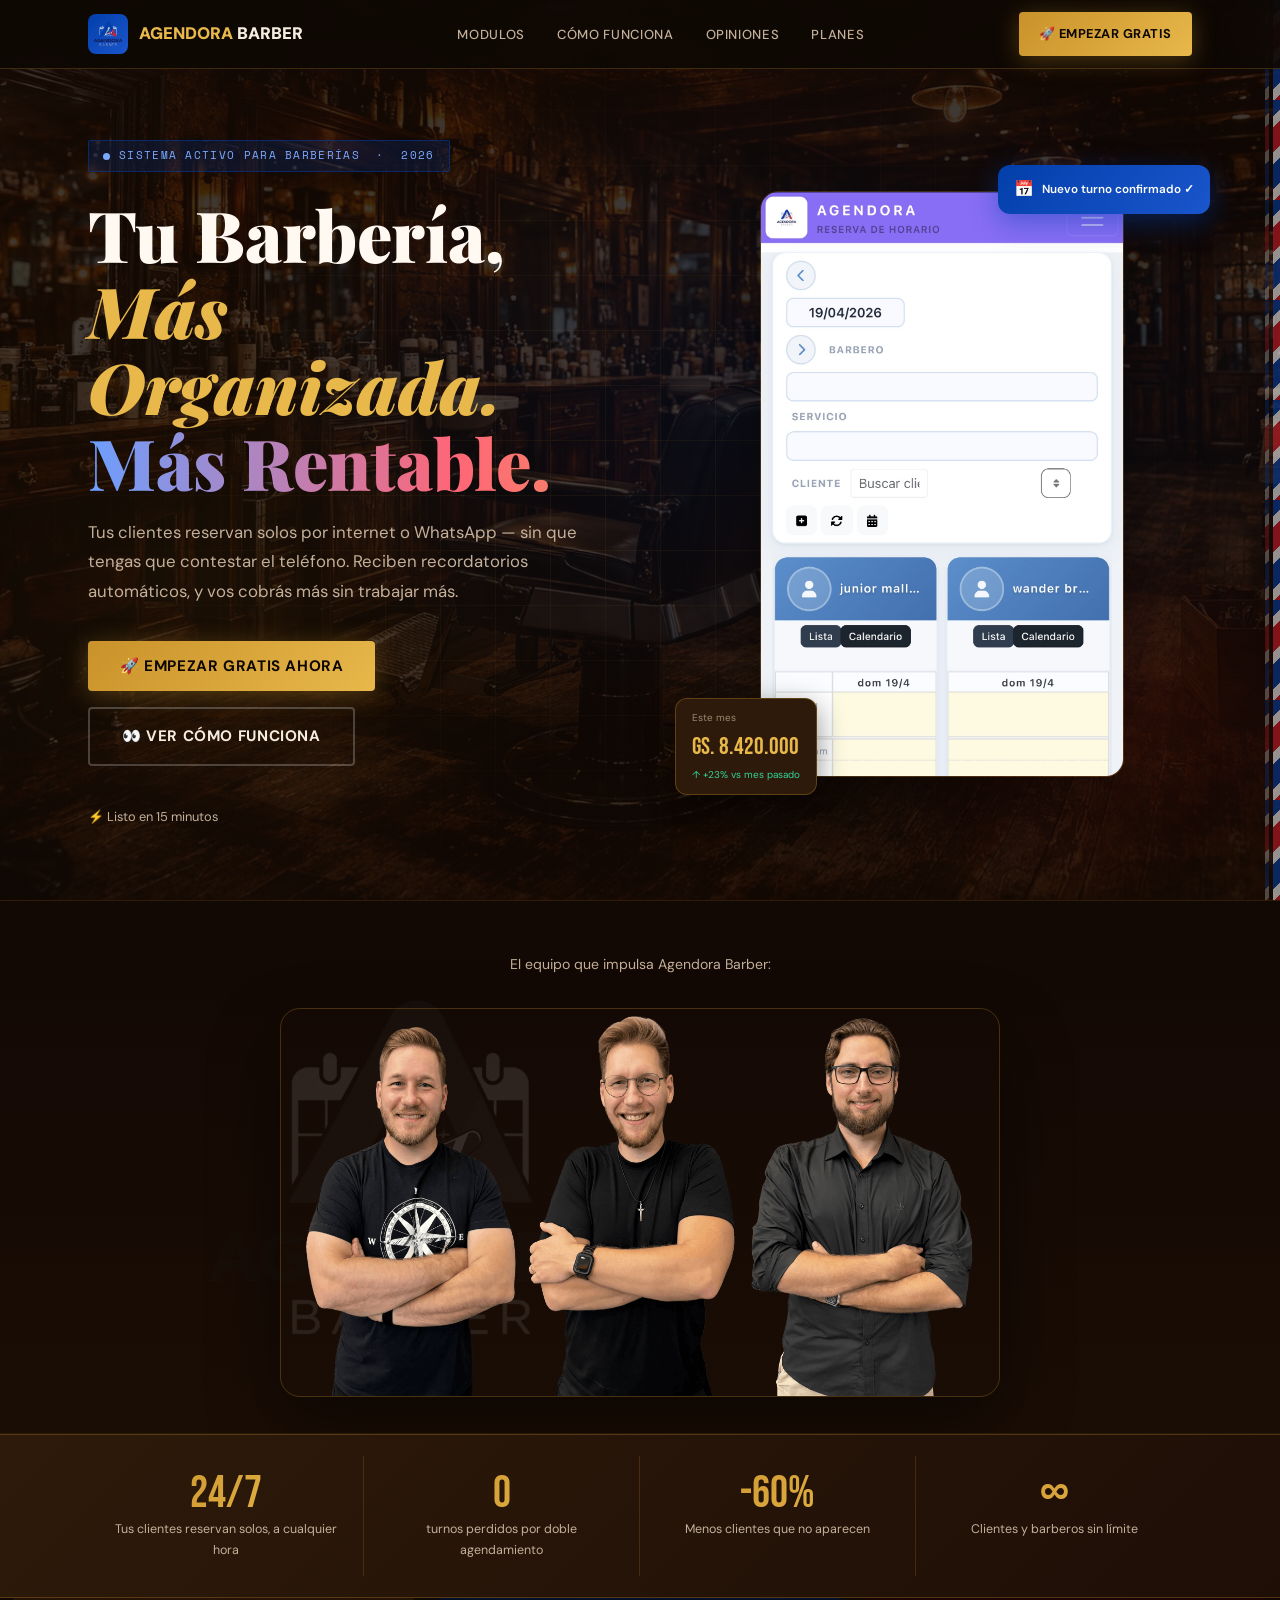
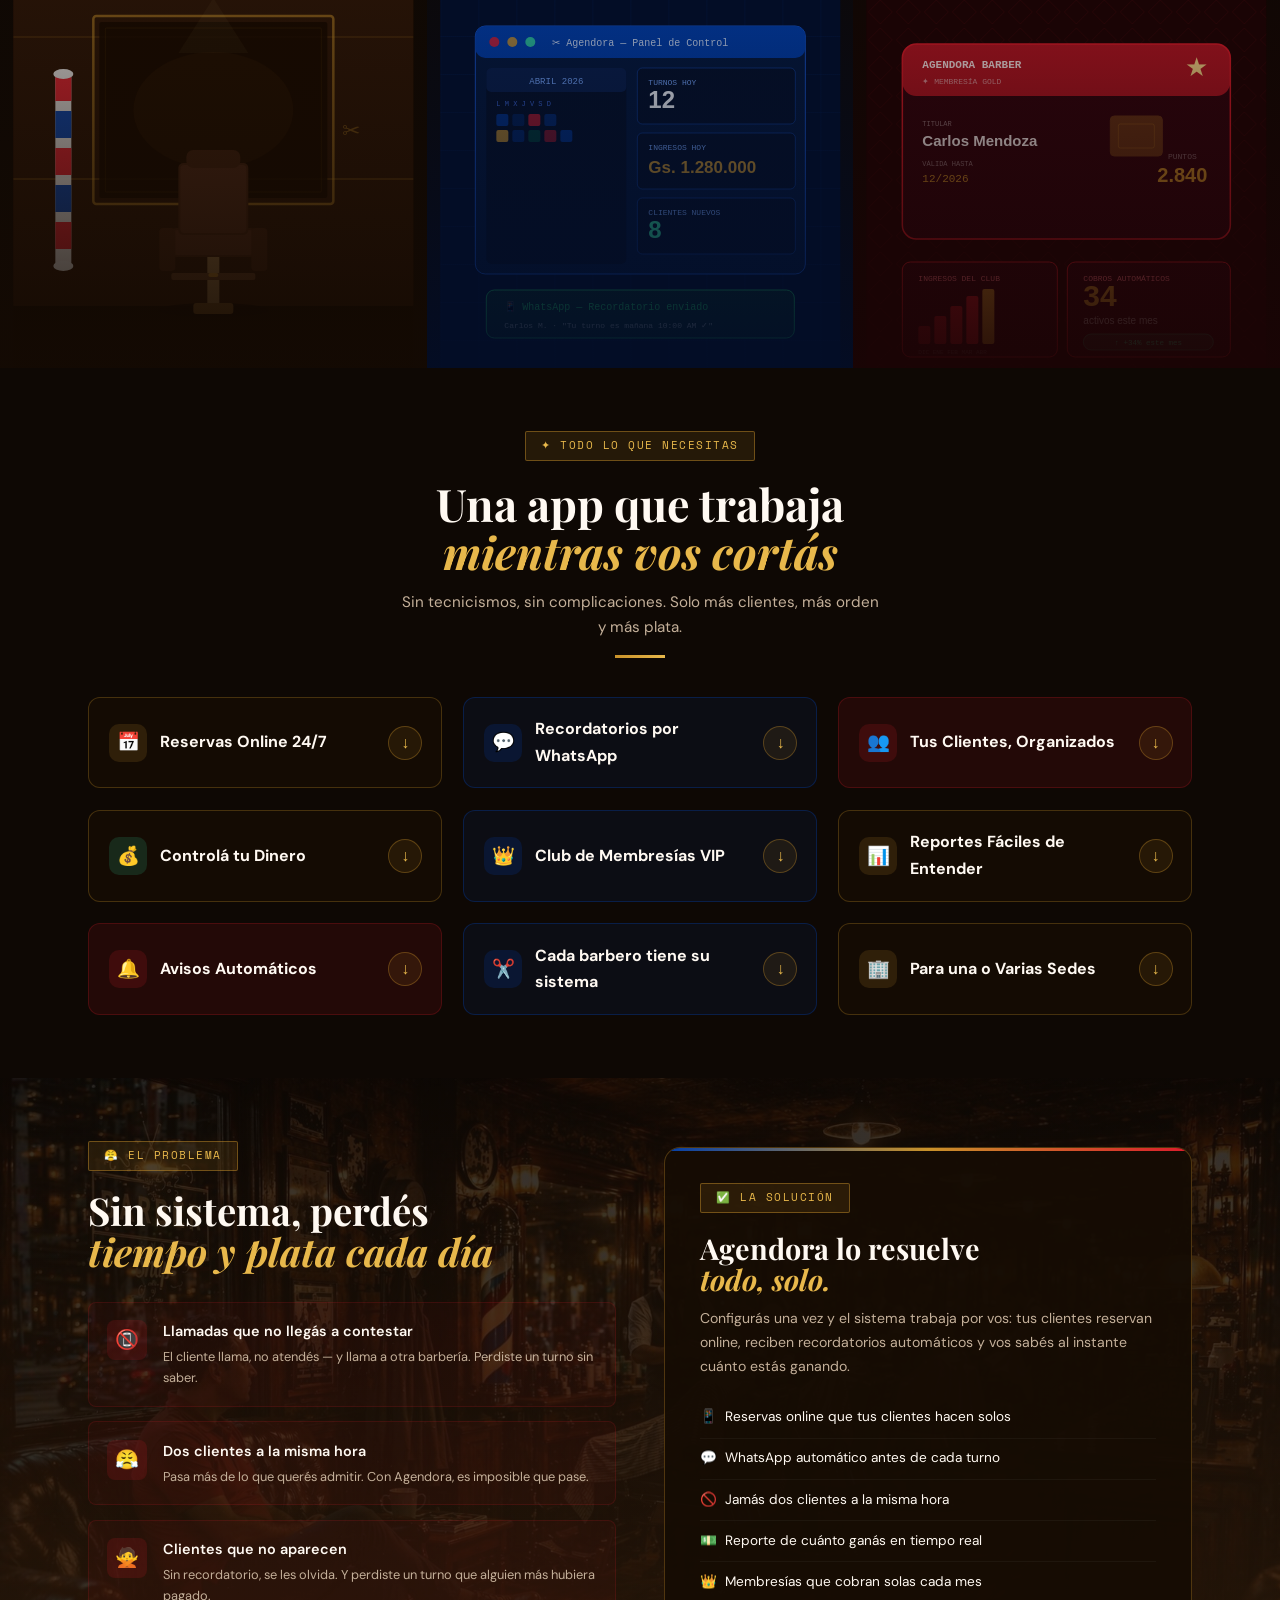
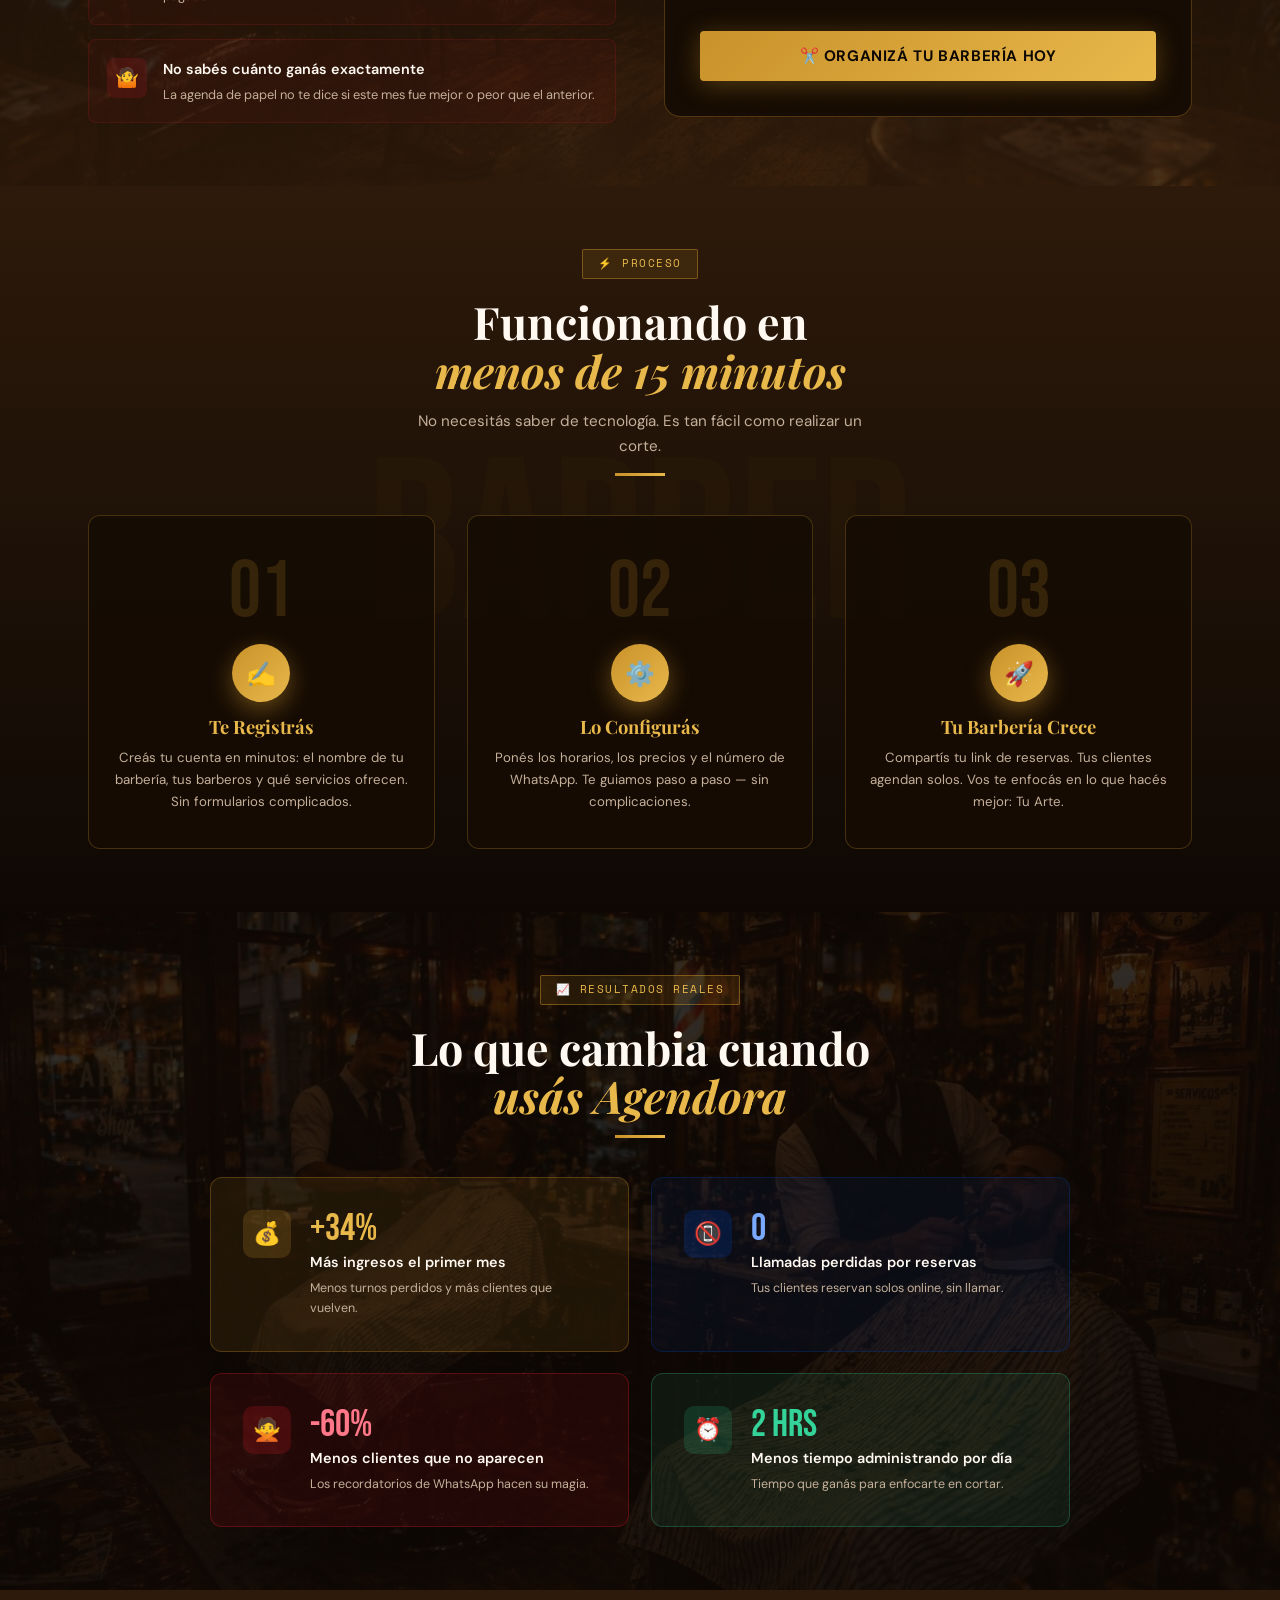
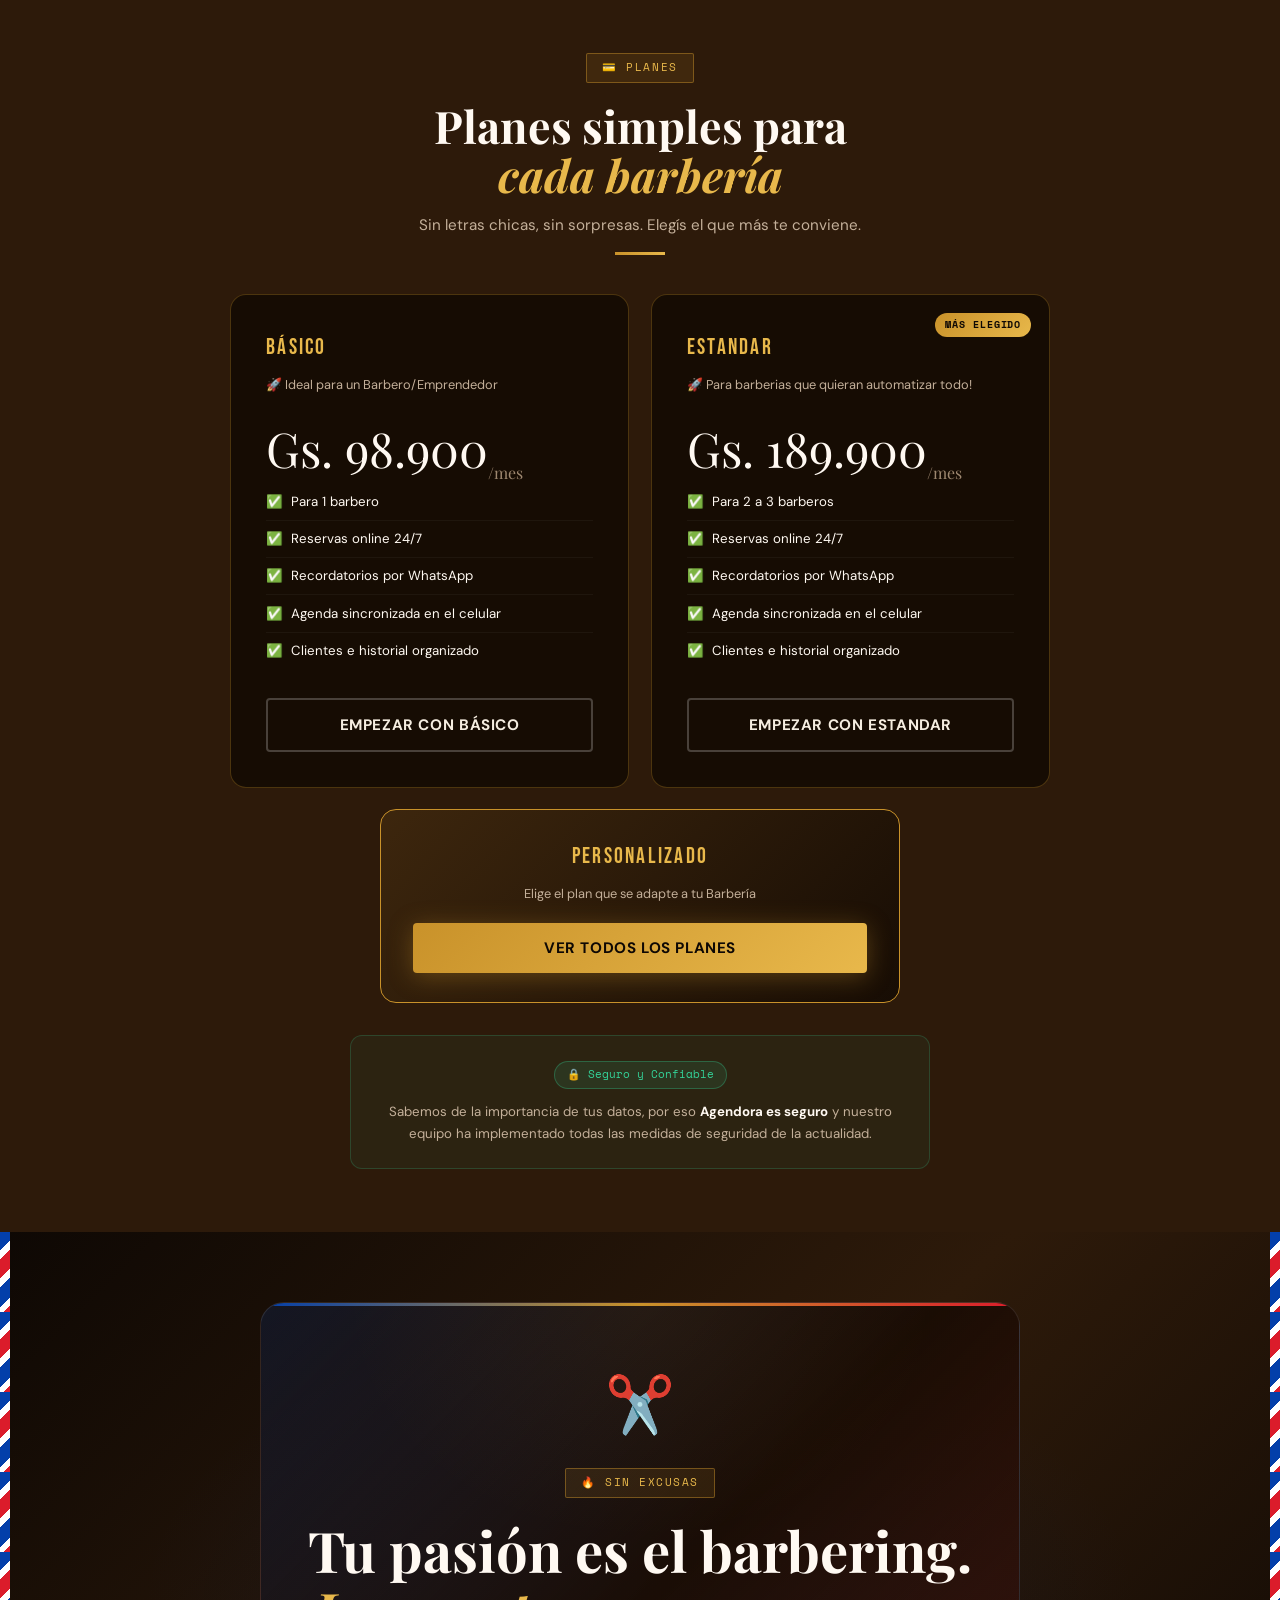
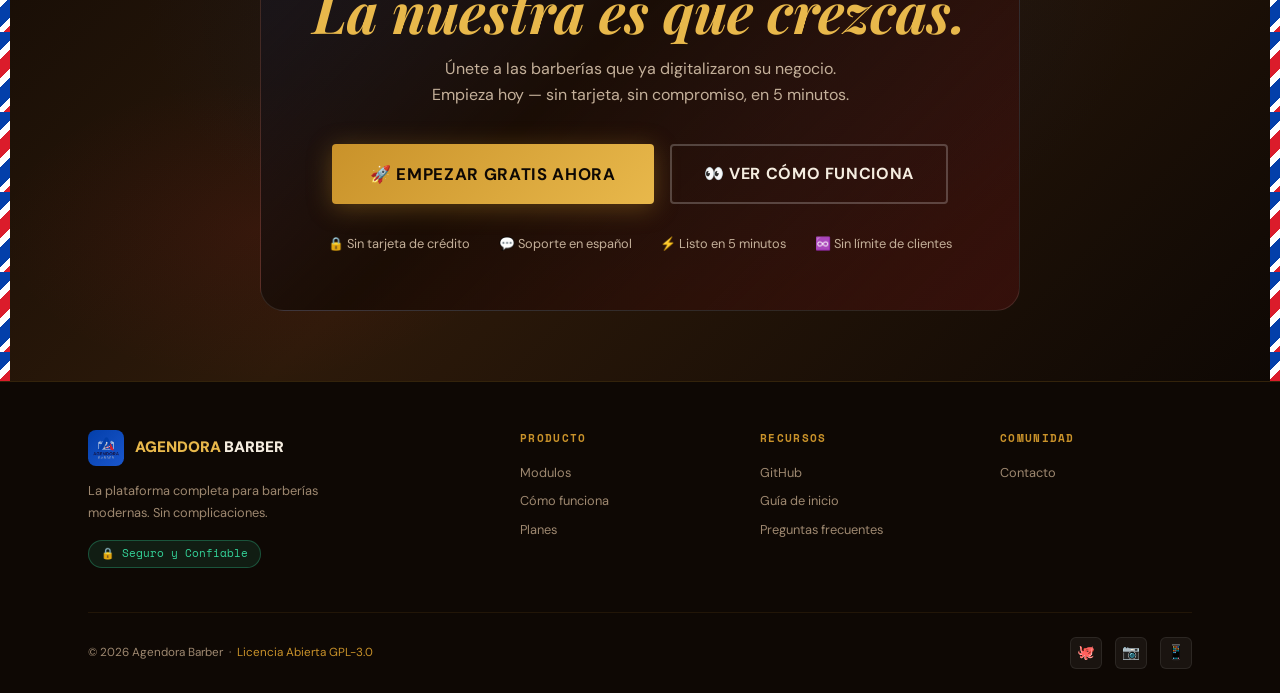
==== commit 3022b6be: "Update Agendora marketing content" ====
--- a/agendora/index.html
+++ b/agendora/index.html
@@ -5,6 +5,9 @@
 <meta name="viewport" content="width=device-width, initial-scale=1.0">
 <title>Agendora Barber — Tu Barbería, Más Organizada</title>
 <meta name="description" content="El sistema que organiza tu barbería automáticamente. Tus clientes reservan solos, reciben recordatorios y tú cobras más.">
+<base href="/agendora/">
+<link rel="canonical" href="https://pariteq.com/agendora/">
+<link rel="icon" type="image/png" href="img/agendora-oficial-min.png">
 <link rel="preconnect" href="https://fonts.googleapis.com">
 <link rel="preconnect" href="https://fonts.gstatic.com" crossorigin>
 <link href="https://fonts.googleapis.com/css2?family=Playfair+Display:ital,wght@0,700;0,900;1,700&family=Bebas+Neue&family=DM+Sans:wght@300;400;500;600;700&family=Space+Mono:wght@400;700&display=swap" rel="stylesheet">
@@ -1059,31 +1062,27 @@
       </div>
       <div class="footer-col">
         <h5>Producto</h5>
-        <a href="#features">Funciones</a>
+        <a href="#features">Modulos</a>
         <a href="#how">Cómo funciona</a>
         <a href="#pricing">Planes</a>
-        <a href="#testi">Opiniones</a>
       </div>
       <div class="footer-col">
         <h5>Recursos</h5>
-        <a href="https://github.com/pariteq/agendora" target="_blank">GitHub</a>
+        <a href="https://github.com/pariteq" target="_blank">GitHub</a>
         <a href="#">Guía de inicio</a>
         <a href="#">Preguntas frecuentes</a>
       </div>
       <div class="footer-col">
         <h5>Comunidad</h5>
-        <a href="#">Discord</a>
-        <a href="#">Foro</a>
-        <a href="#">Contacto</a>
+        <a href="https://wa.me/595986403404" target="_blank">Contacto</a>
       </div>
     </div>
     <div class="footer-bot">
-      <div>© 2026 Agendora Barber &nbsp;·&nbsp; <a href="https://pariteq.com/agendora" style="color:var(--gold);text-decoration:none">Licencia Abierta GPL-3.0</a></div>
+      <div>© 2026 Agendora Barber &nbsp;·&nbsp; <a href="https://pariteq.com/agendora/" style="color:var(--gold);text-decoration:none">Licencia Abierta GPL-3.0</a></div>
       <div class="f-social">
-        <a href="#" title="GitHub">🐙</a>
-        <a href="#" title="Discord">💬</a>
-        <a href="#" title="Instagram">📷</a>
-        <a href="#" title="WhatsApp">📱</a>
+        <a href="https://github.com/pariteq/" target="_blank" title="GitHub">🐙</a>
+        <a href="https://www.instagram.com/agendora.barber/" target="_blank" title="Instagram">📷</a>
+        <a href="https://wa.me/595986403404" target="_blank" title="WhatsApp">📱</a>
       </div>
     </div>
   </div>
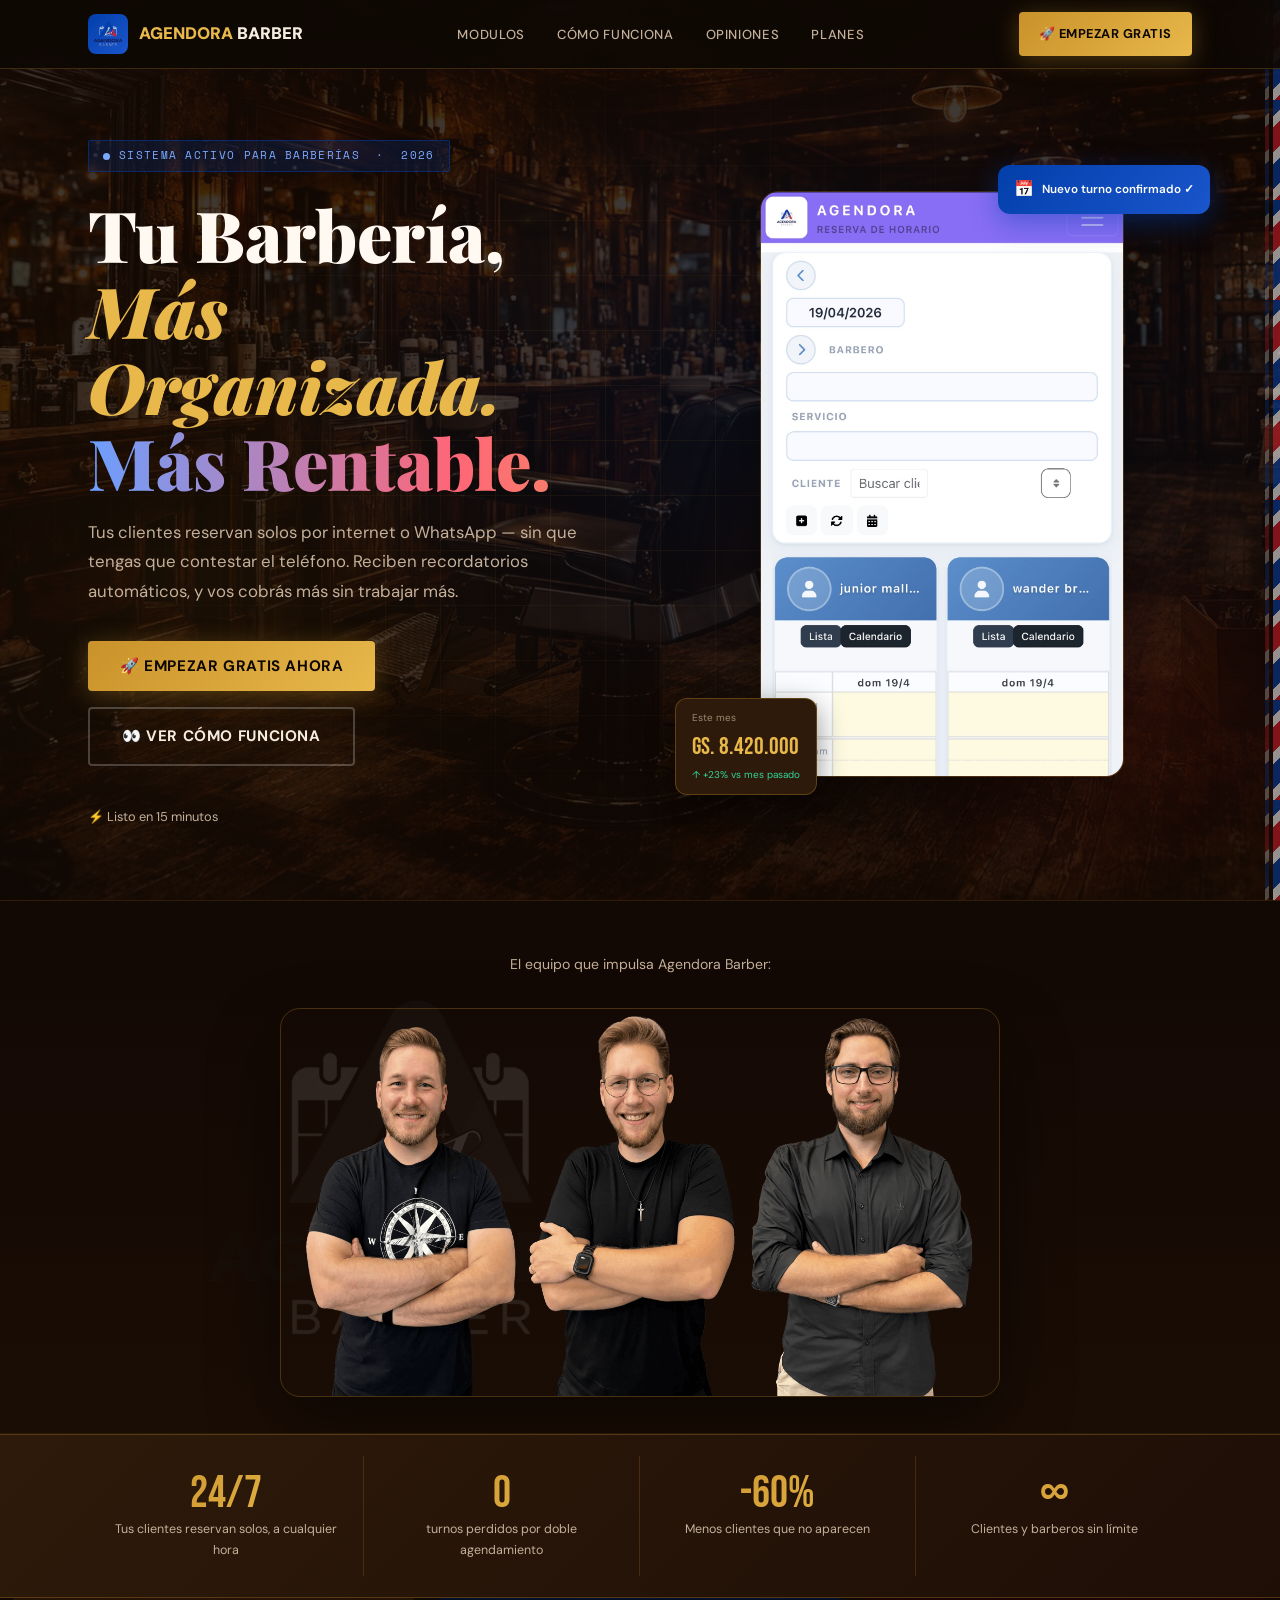
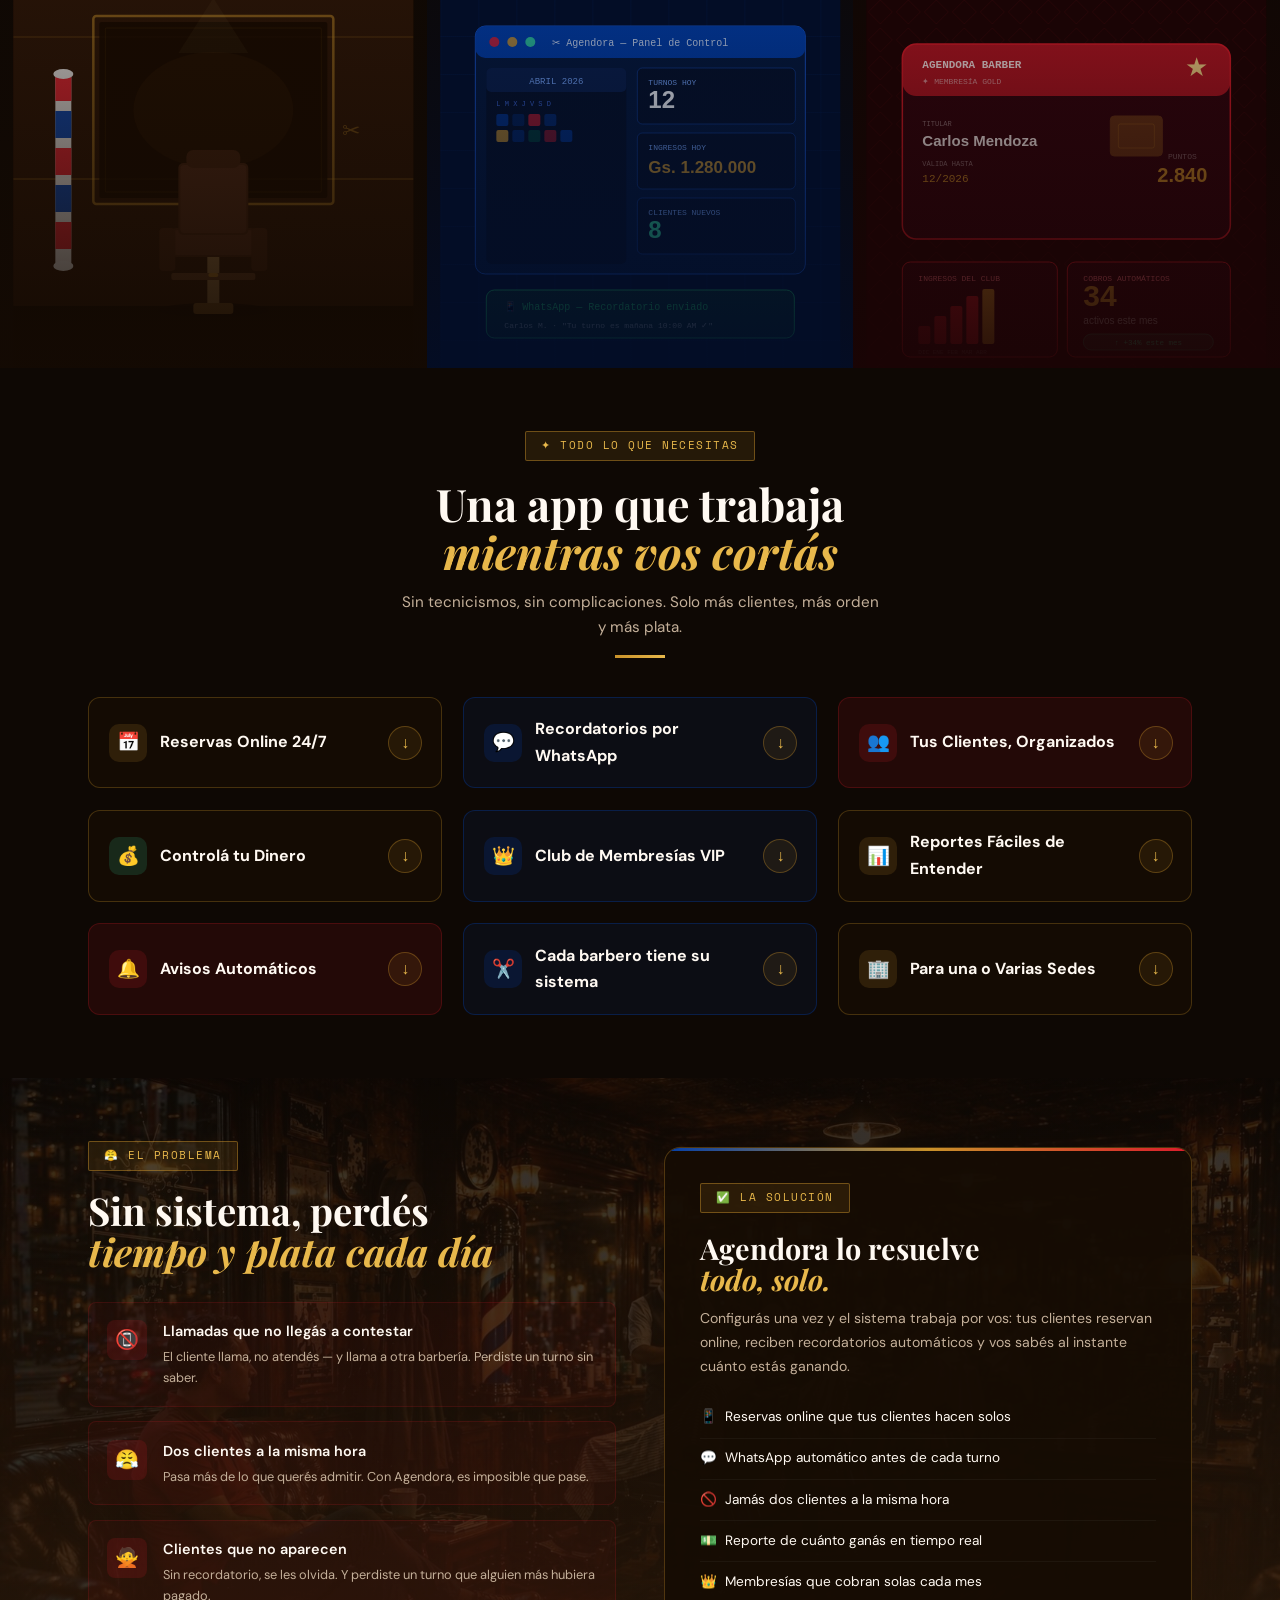
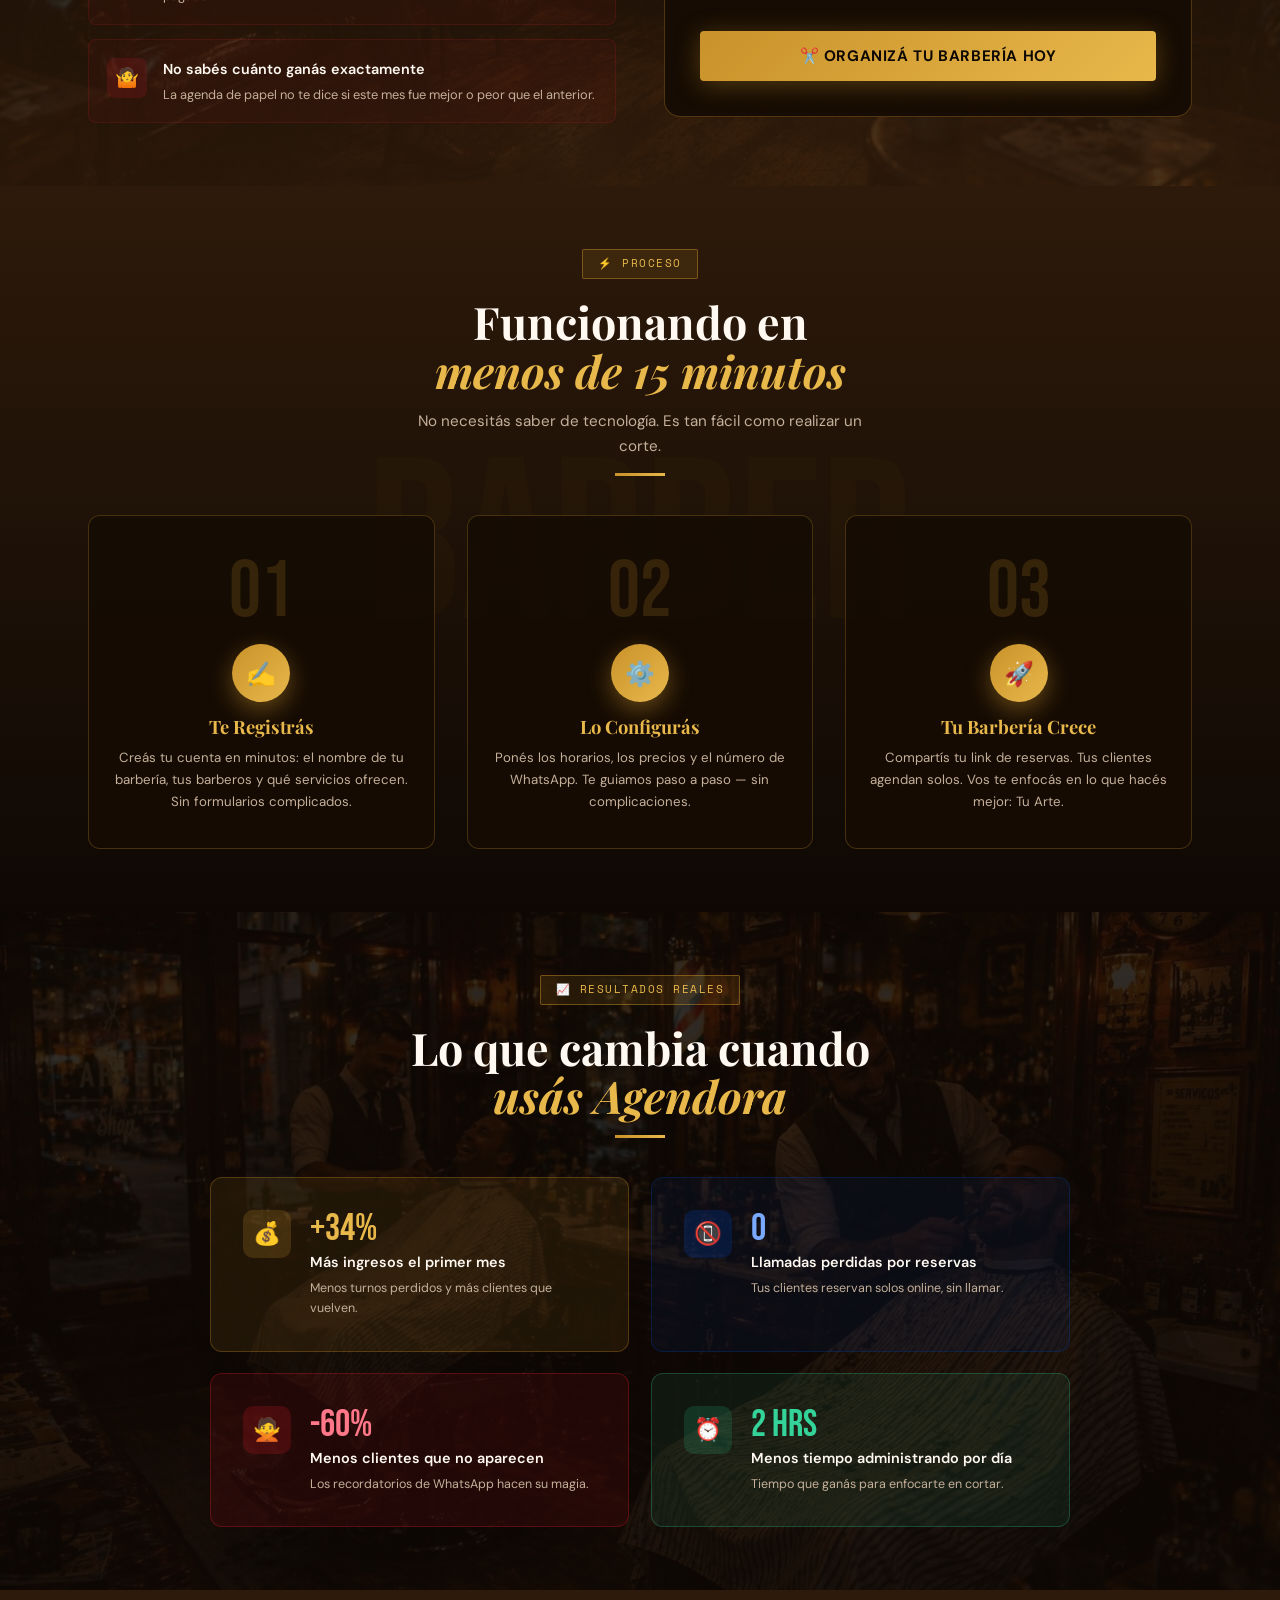
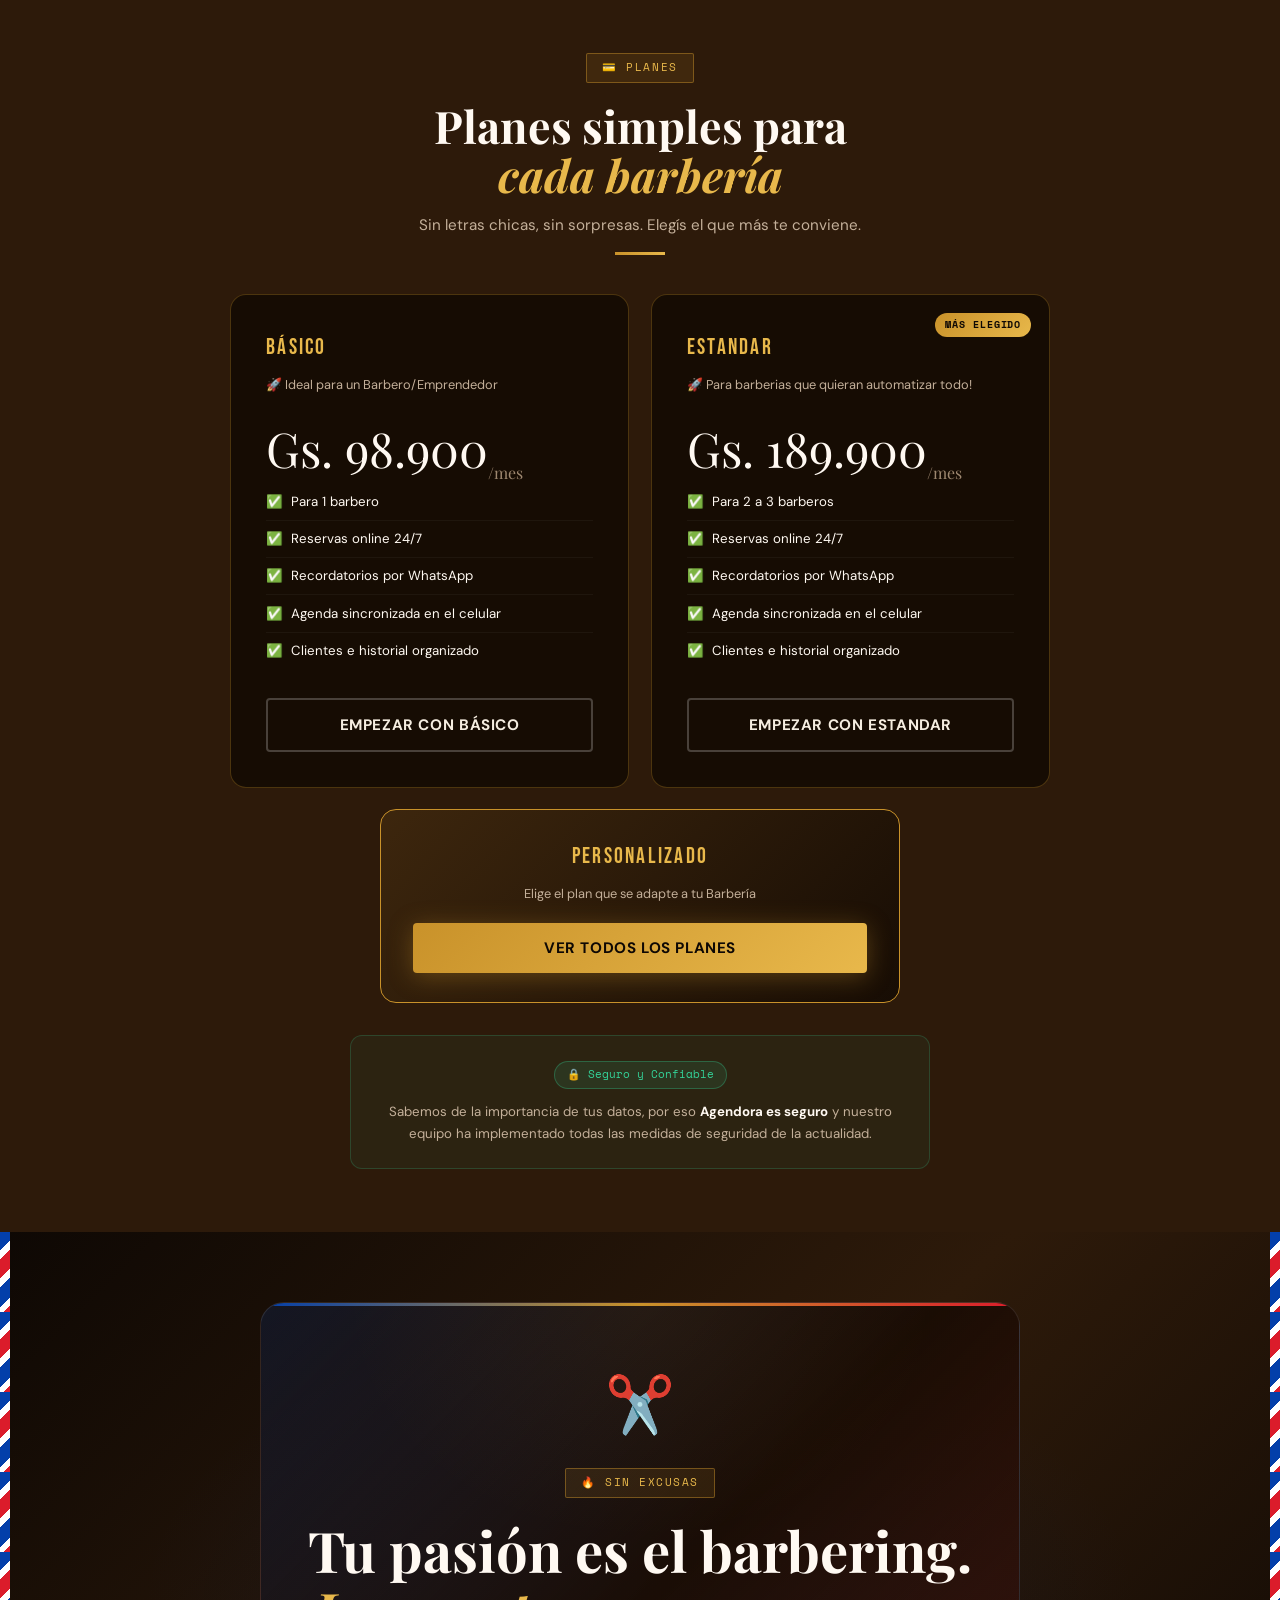
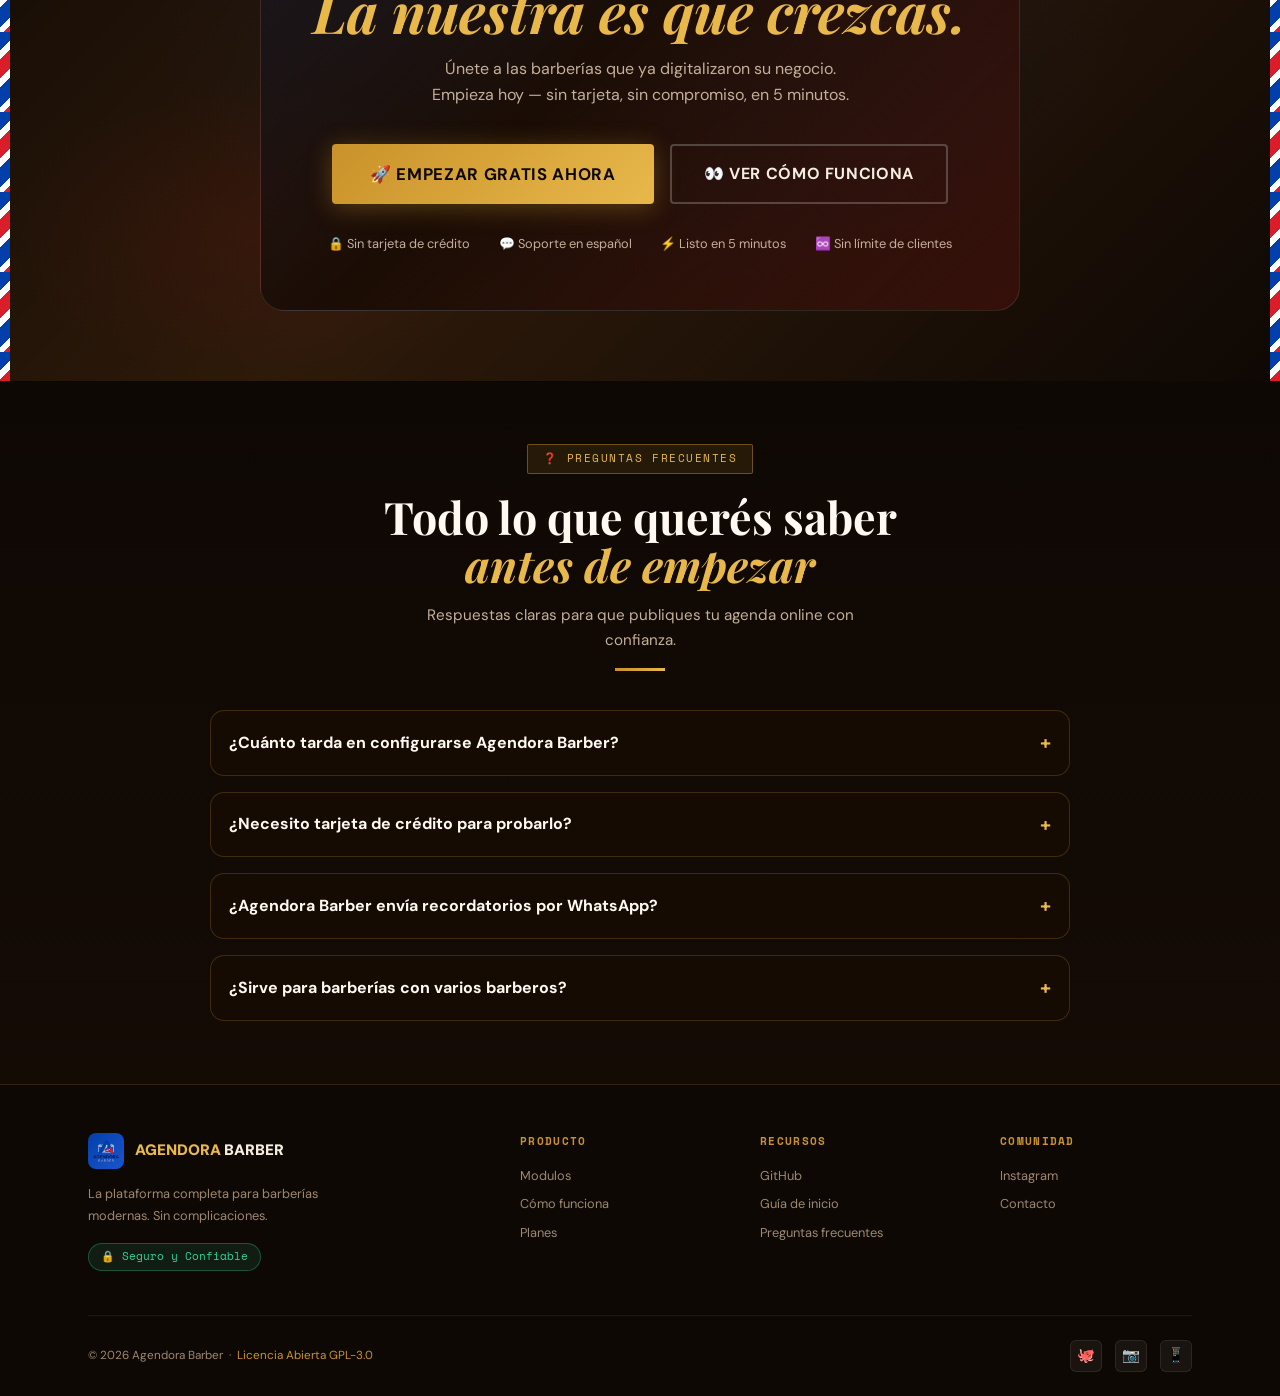
==== commit 4b2f1adb: "Add Agendora SEO and site discovery files" ====
--- a/agendora/index.html
+++ b/agendora/index.html
@@ -3,14 +3,123 @@
 <head>
 <meta charset="UTF-8">
 <meta name="viewport" content="width=device-width, initial-scale=1.0">
-<title>Agendora Barber — Tu Barbería, Más Organizada</title>
-<meta name="description" content="El sistema que organiza tu barbería automáticamente. Tus clientes reservan solos, reciben recordatorios y tú cobras más.">
+<title>Agendora Barber | Sistema de reservas para barberías en Paraguay</title>
+<meta name="description" content="Agendora Barber es el sistema de reservas para barberías en Paraguay: agenda online, recordatorios por WhatsApp, menos ausencias y más ingresos desde el primer mes.">
+<meta name="robots" content="index,follow,max-image-preview:large,max-snippet:-1,max-video-preview:-1">
+<meta name="author" content="Pariteq">
+<meta name="keywords" content="agendora barber, sistema para barberias, agenda para barberia, reservas online barberia, software para barberias, recordatorios por whatsapp, barberia paraguay">
+<meta name="theme-color" content="#0e0804">
+<meta name="application-name" content="Agendora Barber">
 <base href="/agendora/">
 <link rel="canonical" href="https://pariteq.com/agendora/">
-<link rel="icon" type="image/png" href="img/agendora-oficial-min.png">
+<link rel="alternate" hreflang="es-PY" href="https://pariteq.com/agendora/">
+<link rel="alternate" hreflang="es" href="https://pariteq.com/agendora/">
+<link rel="icon" type="image/png" sizes="2000x2000" href="img/agendora-oficial.png">
+<link rel="apple-touch-icon" href="img/agendora-oficial.png">
+<link rel="manifest" href="site.webmanifest">
+<meta property="og:locale" content="es_PY">
+<meta property="og:type" content="website">
+<meta property="og:title" content="Agendora Barber | Sistema de reservas para barberías en Paraguay">
+<meta property="og:description" content="Tus clientes reservan solos por internet o WhatsApp, reciben recordatorios automáticos y tu barbería gana más sin trabajar más.">
+<meta property="og:url" content="https://pariteq.com/agendora/">
+<meta property="og:site_name" content="Agendora Barber">
+<meta property="og:image" content="https://pariteq.com/agendora/img/agendora-oficial.png">
+<meta property="og:image:alt" content="Logo oficial de Agendora Barber">
+<meta name="twitter:card" content="summary_large_image">
+<meta name="twitter:title" content="Agendora Barber | Sistema de reservas para barberías en Paraguay">
+<meta name="twitter:description" content="Agenda online, recordatorios por WhatsApp y más ingresos para tu barbería.">
+<meta name="twitter:image" content="https://pariteq.com/agendora/img/agendora-oficial.png">
 <link rel="preconnect" href="https://fonts.googleapis.com">
 <link rel="preconnect" href="https://fonts.gstatic.com" crossorigin>
 <link href="https://fonts.googleapis.com/css2?family=Playfair+Display:ital,wght@0,700;0,900;1,700&family=Bebas+Neue&family=DM+Sans:wght@300;400;500;600;700&family=Space+Mono:wght@400;700&display=swap" rel="stylesheet">
+<script type="application/ld+json">
+{
+  "@context": "https://schema.org",
+  "@graph": [
+    {
+      "@type": "Organization",
+      "@id": "https://pariteq.com/agendora/#organization",
+      "name": "Agendora Barber",
+      "url": "https://pariteq.com/agendora/",
+      "logo": "https://pariteq.com/agendora/img/agendora-oficial.png",
+      "sameAs": [
+        "https://github.com/pariteq/",
+        "https://www.instagram.com/agendora.barber/",
+        "https://wa.me/595986403404"
+      ]
+    },
+    {
+      "@type": "WebPage",
+      "@id": "https://pariteq.com/agendora/#webpage",
+      "url": "https://pariteq.com/agendora/",
+      "name": "Agendora Barber | Sistema de reservas para barberías en Paraguay",
+      "description": "Agendora Barber es el sistema de reservas para barberías en Paraguay: agenda online, recordatorios por WhatsApp, menos ausencias y más ingresos.",
+      "inLanguage": "es-PY",
+      "isPartOf": {
+        "@id": "https://pariteq.com/agendora/#organization"
+      }
+    },
+    {
+      "@type": "SoftwareApplication",
+      "@id": "https://pariteq.com/agendora/#software",
+      "name": "Agendora Barber",
+      "applicationCategory": "BusinessApplication",
+      "operatingSystem": "Web",
+      "url": "https://pariteq.com/agendora/",
+      "image": "https://pariteq.com/agendora/img/agendora-oficial.png",
+      "description": "Software de reservas para barberías con agenda online, recordatorios por WhatsApp, historial de clientes y planes para uno o varios barberos.",
+      "offers": {
+        "@type": "AggregateOffer",
+        "priceCurrency": "PYG",
+        "lowPrice": "98900",
+        "highPrice": "1789900",
+        "offerCount": "10"
+      },
+      "publisher": {
+        "@id": "https://pariteq.com/agendora/#organization"
+      }
+    },
+    {
+      "@type": "FAQPage",
+      "@id": "https://pariteq.com/agendora/#faq",
+      "mainEntity": [
+        {
+          "@type": "Question",
+          "name": "¿Cuánto tarda en configurarse Agendora Barber?",
+          "acceptedAnswer": {
+            "@type": "Answer",
+            "text": "La configuración inicial puede hacerse en menos de 15 minutos: agregas tu barbería, horarios, servicios y número de WhatsApp."
+          }
+        },
+        {
+          "@type": "Question",
+          "name": "¿Necesito tarjeta de crédito para probarlo?",
+          "acceptedAnswer": {
+            "@type": "Answer",
+            "text": "No. Puedes empezar la prueba sin tarjeta de crédito."
+          }
+        },
+        {
+          "@type": "Question",
+          "name": "¿Agendora Barber envía recordatorios por WhatsApp?",
+          "acceptedAnswer": {
+            "@type": "Answer",
+            "text": "Sí. El sistema puede enviar recordatorios automáticos por WhatsApp para reducir ausencias y confirmar turnos."
+          }
+        },
+        {
+          "@type": "Question",
+          "name": "¿Sirve para barberías con varios barberos?",
+          "acceptedAnswer": {
+            "@type": "Answer",
+            "text": "Sí. Tiene planes para un barbero, barberías pequeñas, medianas y equipos más grandes con varios profesionales."
+          }
+        }
+      ]
+    }
+  ]
+}
+</script>
 <style>
 /* ─── RESET & BASE ─── */
 *,*::before,*::after{box-sizing:border-box;margin:0;padding:0}
@@ -246,6 +355,17 @@
 .testi-mini-txt{font-size:.8rem;color:var(--muted-l);font-style:italic;margin:.5rem 0 1rem;line-height:1.6}
 .mini-name{font-size:.75rem;color:var(--cream2);font-weight:600}
 .mini-role{font-size:.68rem;color:var(--gold)}
+
+/* ─── FAQ ─── */
+#faq{padding:63px 0;background:linear-gradient(180deg,var(--dark),#140b05)}
+.faq-grid{max-width:860px;margin:0 auto;display:grid;gap:1rem}
+.faq-item{background:var(--card);border:1px solid rgba(201,146,42,.24);border-radius:14px;padding:1rem 1.1rem}
+.faq-item[open]{border-color:rgba(201,146,42,.5);box-shadow:0 18px 40px rgba(0,0,0,.25)}
+.faq-q{cursor:pointer;list-style:none;font-family:'DM Sans',sans-serif;font-weight:700;color:var(--cream2);display:flex;align-items:center;justify-content:space-between;gap:1rem}
+.faq-q::-webkit-details-marker{display:none}
+.faq-q::after{content:'+';font-size:1.2rem;color:var(--gold-l);flex-shrink:0}
+.faq-item[open] .faq-q::after{content:'−'}
+.faq-a{margin-top:.85rem;font-size:.88rem;color:var(--muted-l);line-height:1.7}
 
 /* ─── PRICING ─── */
 #pricing{padding:63px 0;background:var(--brown)}
@@ -1048,6 +1168,36 @@
   </div>
 </section>
 
+<!-- ─── FAQ ─── -->
+<section id="faq">
+  <div class="container">
+    <div class="sec-hdr fu">
+      <div class="tag">❓ Preguntas frecuentes</div>
+      <h2 class="sec-title">Todo lo que querés saber<br><em>antes de empezar</em></h2>
+      <p class="sec-sub">Respuestas claras para que publiques tu agenda online con confianza.</p>
+      <div class="gold-bar"></div>
+    </div>
+    <div class="faq-grid">
+      <details class="faq-item fu">
+        <summary class="faq-q">¿Cuánto tarda en configurarse Agendora Barber?</summary>
+        <div class="faq-a">La configuración inicial puede hacerse en menos de 15 minutos. Cargás el nombre de tu barbería, horarios, servicios y número de WhatsApp, y ya podés empezar a recibir reservas.</div>
+      </details>
+      <details class="faq-item fu d1">
+        <summary class="faq-q">¿Necesito tarjeta de crédito para probarlo?</summary>
+        <div class="faq-a">No. La prueba puede iniciarse sin tarjeta de crédito, para que evalúes el sistema sin compromiso.</div>
+      </details>
+      <details class="faq-item fu d2">
+        <summary class="faq-q">¿Agendora Barber envía recordatorios por WhatsApp?</summary>
+        <div class="faq-a">Sí. El sistema puede enviar recordatorios automáticos por WhatsApp para reducir ausencias, confirmar turnos y mejorar la asistencia de tus clientes.</div>
+      </details>
+      <details class="faq-item fu d3">
+        <summary class="faq-q">¿Sirve para barberías con varios barberos?</summary>
+        <div class="faq-a">Sí. Hay planes para un solo barbero y para equipos más grandes, con distintos rangos de profesionales según el tamaño de tu barbería.</div>
+      </details>
+    </div>
+  </div>
+</section>
+
 <!-- ─── FOOTER ─── -->
 <footer id="contacto">
   <div class="container">
@@ -1069,11 +1219,12 @@
       <div class="footer-col">
         <h5>Recursos</h5>
         <a href="https://github.com/pariteq" target="_blank">GitHub</a>
-        <a href="#">Guía de inicio</a>
-        <a href="#">Preguntas frecuentes</a>
+        <a href="#how">Guía de inicio</a>
+        <a href="#faq">Preguntas frecuentes</a>
       </div>
       <div class="footer-col">
         <h5>Comunidad</h5>
+        <a href="https://www.instagram.com/agendora.barber/" target="_blank">Instagram</a>
         <a href="https://wa.me/595986403404" target="_blank">Contacto</a>
       </div>
     </div>
